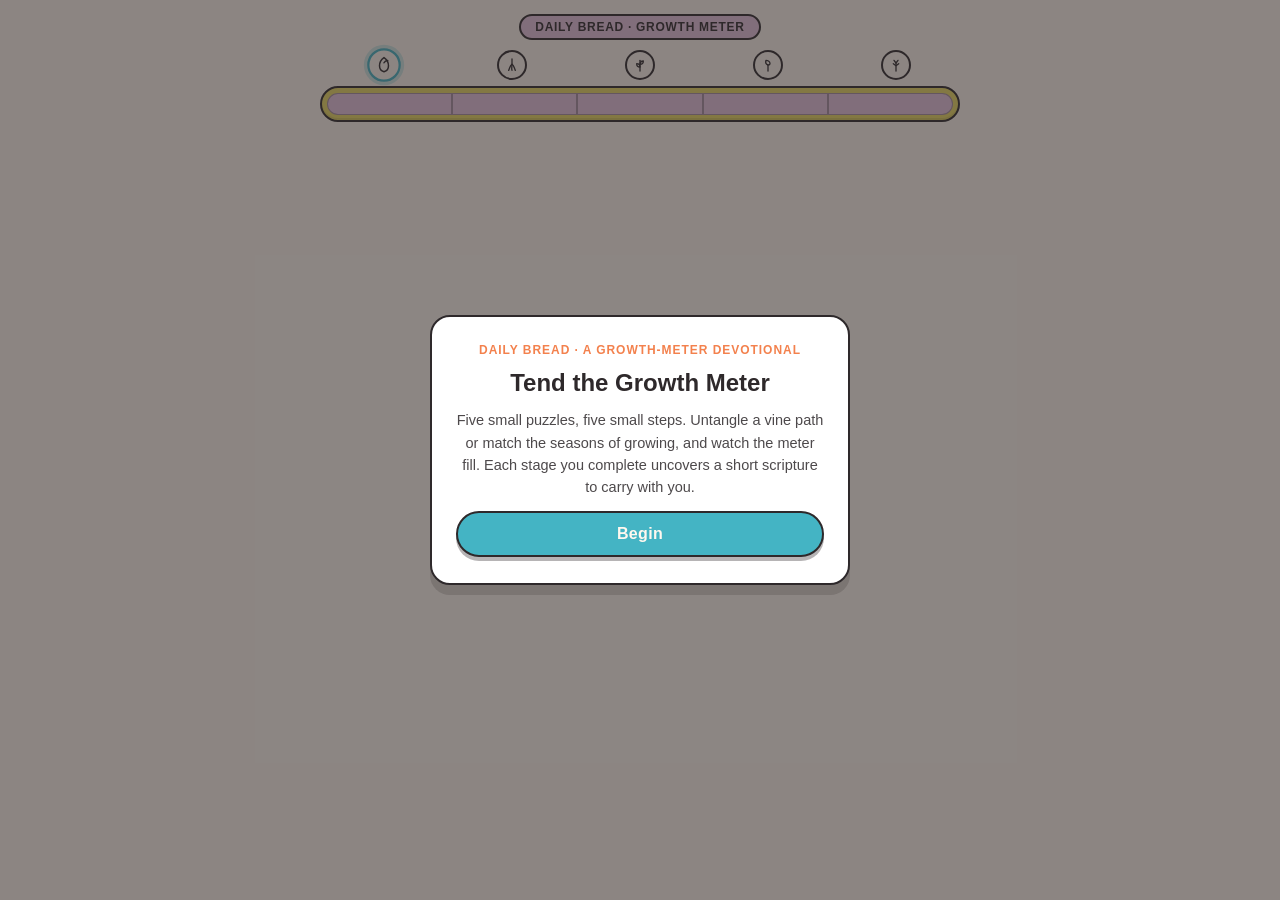
==== index.html @ 7bcfca74 "Add Growth Meter: a Daily Bread devotional puzzle Five short stages alternate a rotate-to-connect vi" ====
<!DOCTYPE html>
<html lang="en">
<head>
<meta charset="UTF-8" />
<meta name="viewport" content="width=device-width, initial-scale=1, maximum-scale=1, minimum-scale=1, user-scalable=no, viewport-fit=cover" />
<meta name="mobile-web-app-capable" content="yes" />
<meta name="apple-mobile-web-app-capable" content="yes" />
<meta name="apple-mobile-web-app-status-bar-style" content="black-translucent" />
<meta name="theme-color" content="#44B4C4" />
<title>Growth Meter &mdash; Daily Bread Puzzle</title>
<link rel="stylesheet" href="css/style.css" />
</head>
<body>
<div id="app">

  <header class="hud">
    <span class="track-tag">Daily Bread &middot; Growth Meter</span>

    <div class="meter-wrap" role="group" aria-label="Growth progress">
      <div class="icon-row" id="iconRow"></div>
      <div class="meter" id="meter">
        <div class="meter__inner" id="meterInner"></div>
      </div>
    </div>

    <div class="stage-info">
      <h1 class="stage-info__title" id="stageTitle">&nbsp;</h1>
      <p class="stage-info__subtitle" id="stageSubtitle">&nbsp;</p>
    </div>
  </header>

  <main id="stageWrap" class="stage-wrap" aria-label="Puzzle stage"></main>

</div>

<div id="introOverlay" class="overlay" role="dialog" aria-modal="true">
  <div class="overlay__card">
    <p class="overlay__eyebrow">Daily Bread &middot; a growth-meter devotional</p>
    <h2 class="overlay__title">Tend the Growth Meter</h2>
    <p class="overlay__body">
      Five small puzzles, five small steps. Untangle a vine path or match the
      seasons of growing, and watch the meter fill. Each stage you complete
      uncovers a short scripture to carry with you.
    </p>
    <button class="btn btn--primary" id="beginBtn" type="button">Begin</button>
  </div>
</div>

<div id="reflectionOverlay" class="overlay" role="dialog" aria-modal="true" hidden>
  <div class="overlay__card">
    <p class="overlay__eyebrow" id="reflectionStage">Stage 1 of 5</p>
    <h2 class="overlay__title" id="reflectionRef">Reference</h2>
    <p class="overlay__verse" id="reflectionVerse">&ldquo;&rdquo;</p>
    <p class="overlay__body" id="reflectionNote"></p>
    <button class="btn btn--primary" id="continueBtn" type="button">Continue</button>
  </div>
</div>

<div id="harvestOverlay" class="overlay" role="dialog" aria-modal="true" hidden>
  <div class="overlay__card overlay__card--wide">
    <p class="overlay__eyebrow">Growth Meter complete</p>
    <h2 class="overlay__title">The Harvest</h2>
    <p class="overlay__body">
      Every stage is tended. Here is what you gathered along the way:
    </p>
    <ol class="harvest-list" id="harvestList"></ol>
    <button class="btn btn--primary" id="restartBtn" type="button">Plant Again</button>
  </div>
</div>

<script src="js/game.js"></script>
</body>
</html>
---- css/style.css ----
/* =========================================================================
   Growth Meter — Daily Bread devotional puzzle
   A striped "growth meter" (recolored Kenney progress-bar styling, built in
   pure CSS since no bitmap asset ships in this repo) fills in five segments
   as the player clears five small vine-path / memory-match puzzles. Every
   completed segment unlocks a short scripture + reflection line.

   Harvest Palette:
     Tomato Red    #E9453A   Squash Orange #F3814D   Marigold Yellow #EBDA61
     Sky Teal      #44B4C4   Olive Vine    #BFA749    Blush Pink      #E8C4DE
     Ink Outline   #2E292B
   ========================================================================= */

:root {
  --tomato:   #E9453A;
  --squash:   #F3814D;
  --marigold: #EBDA61;
  --sky-teal: #44B4C4;
  --olive:    #BFA749;
  --blush:    #E8C4DE;
  --ink:      #2E292B;

  --paper: #FFF8EF;
  --card:  #FFFFFF;

  --dur: 260ms;
  color-scheme: light;
}

/* --------------------------------- Reset -------------------------------- */
* { box-sizing: border-box; }
html, body {
  margin: 0;
  padding: 0;
  width: 100%;
  height: 100%;
  overscroll-behavior: none;
  background: var(--paper);
}
body {
  font-family: -apple-system, BlinkMacSystemFont, "Segoe UI", Roboto, "Helvetica Neue", Arial, sans-serif;
  color: var(--ink);
  touch-action: pan-y;
  -webkit-user-select: none;
  user-select: none;
  -webkit-tap-highlight-color: transparent;
  overflow-x: hidden;
}
h1, h2, p { margin: 0; }
button { font: inherit; }

/* ------------------------------- App shell ------------------------------- */
#app {
  min-height: 100dvh;
  display: flex;
  flex-direction: column;
  align-items: center;
  padding: max(14px, env(safe-area-inset-top)) 16px max(14px, env(safe-area-inset-bottom));
  gap: 18px;
}

.hud {
  width: min(94vw, 640px);
  display: flex;
  flex-direction: column;
  gap: 10px;
}

.track-tag {
  align-self: center;
  font-size: 12px;
  font-weight: 700;
  letter-spacing: 0.06em;
  text-transform: uppercase;
  color: var(--ink);
  background: var(--blush);
  border: 2px solid var(--ink);
  border-radius: 999px;
  padding: 4px 14px;
}

/* --------------------------------- Meter ---------------------------------
   Outer shell = Marigold Yellow, standing in for the rounded end-cap pieces
   of a Kenney striped progress bar. Inset track = Blush Pink background.
   Each of the 5 segments fills independently with a striped Sky Teal bar. */
.meter-wrap { display: flex; flex-direction: column; gap: 6px; }

.icon-row {
  display: flex;
}
.icon-row__item {
  flex: 1;
  display: flex;
  justify-content: center;
}
.stage-icon {
  width: 30px;
  height: 30px;
  border-radius: 50%;
  display: flex;
  align-items: center;
  justify-content: center;
  background: var(--paper);
  border: 2.5px solid var(--ink);
  color: var(--ink);
  transition: background var(--dur) ease, border-color var(--dur) ease, transform var(--dur) ease;
}
.stage-icon svg { width: 16px; height: 16px; display: block; }
.stage-icon.is-current {
  border-color: var(--sky-teal);
  transform: scale(1.12);
  box-shadow: 0 0 0 3px rgba(68, 180, 196, 0.25);
}
.stage-icon.is-complete {
  background: var(--squash);
  border-color: var(--ink);
  color: var(--paper);
}

.meter {
  padding: 5px;
  background: var(--marigold);
  border: 2.5px solid var(--ink);
  border-radius: 999px;
  box-shadow: inset 0 -2px 0 rgba(0,0,0,0.08);
}
.meter__inner {
  display: flex;
  background: var(--blush);
  border-radius: 999px;
  overflow: hidden;
  border: 1.5px solid rgba(46,41,43,0.35);
  height: 22px;
}
.meter-seg {
  flex: 1;
  position: relative;
  border-right: 2px solid rgba(46,41,43,0.35);
}
.meter-seg:last-child { border-right: none; }
.meter-seg__fill {
  position: absolute;
  inset: 0;
  width: 0%;
  background:
    repeating-linear-gradient(
      -45deg,
      rgba(255,255,255,0.32) 0 8px,
      rgba(255,255,255,0) 8px 16px
    ),
    var(--sky-teal);
  transition: width 900ms cubic-bezier(.22,.9,.3,1);
}
.meter-seg.is-filled .meter-seg__fill { width: 100%; }

.stage-info { text-align: center; min-height: 44px; }
.stage-info__title {
  font-size: 19px;
  font-weight: 800;
  letter-spacing: 0.01em;
}
.stage-info__subtitle {
  font-size: 13px;
  color: rgba(46,41,43,0.7);
  margin-top: 2px;
}

/* ------------------------------- Stage wrap ------------------------------- */
.stage-wrap {
  width: min(94vw, 520px);
  flex: 1;
  display: flex;
  align-items: center;
  justify-content: center;
  min-height: 0;
}

/* ------------------------------ Vine puzzle -------------------------------
   Each grid cell is a rotatable "vine" tile. Unsolved sides render in Olive
   Vine; once the whole path connects, the run glows Sky Teal with Squash
   Orange leaf nodes at every bend. */
.vine-board {
  --vine-cell: 78px;
  position: relative;
  display: grid;
  gap: 6px;
  padding: 20px;
  background: var(--card);
  border: 2.5px solid var(--ink);
  border-radius: 20px;
  box-shadow: 0 6px 0 rgba(46,41,43,0.12);
}
.vine-cell {
  width: var(--vine-cell);
  height: var(--vine-cell);
  border-radius: 12px;
  background: var(--paper);
  border: 2px solid rgba(46,41,43,0.18);
  position: relative;
}
.vine-cell--path {
  cursor: pointer;
  background: #FFFDF8;
  border-color: rgba(46,41,43,0.3);
}
.vine-cell--path:active { transform: scale(0.96); }
.vine-cell--filler {
  display: flex;
  align-items: center;
  justify-content: center;
}
.vine-cell--filler::before {
  content: "";
  width: 8px;
  height: 8px;
  border-radius: 50%;
  background: rgba(191,167,73,0.45); /* olive dot: soil */
}
.vine-cell__art {
  width: 100%;
  height: 100%;
  transition: transform var(--dur) ease;
}
.vine-cell__art svg { width: 100%; height: 100%; display: block; }
.vine-stroke { stroke: var(--olive); transition: stroke 300ms ease; }
.vine-node { fill: var(--squash); }
.vine-cell.is-flowing .vine-stroke { stroke: var(--sky-teal); }
.vine-cell.is-flowing .vine-cell__art { animation: vine-pulse 900ms ease; }
@keyframes vine-pulse {
  0% { filter: none; }
  40% { filter: drop-shadow(0 0 6px rgba(68,180,196,0.9)); }
  100% { filter: none; }
}

.vine-port {
  position: absolute;
  width: 20px;
  height: 20px;
  border-radius: 50%;
  border: 2px solid var(--ink);
  display: flex;
  align-items: center;
  justify-content: center;
  z-index: 2;
}
.vine-port--entry { background: var(--squash); color: var(--paper); }
.vine-port--exit { background: var(--marigold); color: var(--ink); }
.vine-port svg { width: 11px; height: 11px; }
.vine-port--dir-n { top: -10px; left: 50%; transform: translateX(-50%); }
.vine-port--dir-s { bottom: -10px; left: 50%; transform: translateX(-50%); }
.vine-port--dir-e { right: -10px; top: 50%; transform: translateY(-50%); }
.vine-port--dir-w { left: -10px; top: 50%; transform: translateY(-50%); }

.vine-board__hint {
  position: absolute;
  bottom: -30px;
  left: 0;
  right: 0;
  text-align: center;
  font-size: 12.5px;
  color: rgba(46,41,43,0.65);
}

/* ------------------------------ Match puzzle ------------------------------- */
.match-board {
  display: grid;
  grid-template-columns: repeat(4, 1fr);
  gap: 10px;
  width: 100%;
}
.match-board[data-cols="3"] { grid-template-columns: repeat(3, 1fr); }

.match-card {
  aspect-ratio: 3 / 4;
  perspective: 700px;
  cursor: pointer;
}
.match-card__inner {
  position: relative;
  width: 100%;
  height: 100%;
  transform-style: preserve-3d;
  transition: transform var(--dur) ease;
  border-radius: 14px;
}
.match-card.is-flipped .match-card__inner,
.match-card.is-matched .match-card__inner { transform: rotateY(180deg); }

.match-card__face {
  position: absolute;
  inset: 0;
  border-radius: 14px;
  border: 2.5px solid var(--ink);
  display: flex;
  align-items: center;
  justify-content: center;
  backface-visibility: hidden;
}
.match-card__face--back {
  background: var(--blush);
  background-image: repeating-linear-gradient(
    -45deg, rgba(46,41,43,0.06) 0 6px, transparent 6px 12px
  );
}
.match-card__face--back::after {
  content: "";
  width: 40%;
  height: 40%;
  border-radius: 50%;
  border: 3px solid rgba(46,41,43,0.25);
}
.match-card__face--front {
  background: var(--card);
  transform: rotateY(180deg);
}
.match-card__face--front svg { width: 56%; height: 56%; }
.match-card.is-matched .match-card__face--front {
  background: #FFF3E4;
  border-color: var(--squash);
}
.match-card.is-matched { cursor: default; }

/* --------------------------------- Overlays -------------------------------- */
.overlay {
  position: fixed;
  inset: 0;
  background: rgba(46,41,43,0.55);
  display: flex;
  align-items: center;
  justify-content: center;
  padding: 20px;
  z-index: 20;
}
.overlay[hidden] { display: none; }
.overlay__card {
  width: min(92vw, 420px);
  background: var(--card);
  border: 2.5px solid var(--ink);
  border-radius: 20px;
  padding: 26px 24px;
  box-shadow: 0 10px 0 rgba(46,41,43,0.18);
  text-align: center;
  display: flex;
  flex-direction: column;
  gap: 12px;
  max-height: 86vh;
  overflow-y: auto;
}
.overlay__card--wide { width: min(92vw, 480px); }
.overlay__eyebrow {
  font-size: 12px;
  font-weight: 700;
  letter-spacing: 0.08em;
  text-transform: uppercase;
  color: var(--squash);
}
.overlay__title { font-size: 24px; font-weight: 800; }
.overlay__verse {
  font-size: 16px;
  font-style: italic;
  line-height: 1.5;
  color: var(--ink);
  background: var(--blush);
  border-radius: 12px;
  padding: 12px 14px;
}
.overlay__body {
  font-size: 14.5px;
  line-height: 1.55;
  color: rgba(46,41,43,0.85);
}

.btn {
  border: 2.5px solid var(--ink);
  border-radius: 999px;
  padding: 12px 20px;
  font-weight: 800;
  letter-spacing: 0.02em;
  cursor: pointer;
}
.btn--primary {
  background: var(--sky-teal);
  color: var(--paper);
  box-shadow: 0 4px 0 rgba(46,41,43,0.35);
}
.btn--primary:active { box-shadow: none; transform: translateY(4px); }

.harvest-list {
  text-align: left;
  list-style: none;
  margin: 0;
  padding: 0;
  display: flex;
  flex-direction: column;
  gap: 10px;
}
.harvest-list li {
  border: 2px solid rgba(46,41,43,0.2);
  border-left: 5px solid var(--squash);
  border-radius: 10px;
  padding: 8px 12px;
}
.harvest-list .h-ref {
  font-size: 12px;
  font-weight: 800;
  color: var(--squash);
  text-transform: uppercase;
  letter-spacing: 0.04em;
}
.harvest-list .h-verse {
  font-size: 14px;
  font-style: italic;
  margin-top: 2px;
}

/* -------------------------------- Responsive -------------------------------- */
@media (max-width: 420px) {
  .vine-board { --vine-cell: 62px; padding: 16px; }
  .overlay__title { font-size: 21px; }
}
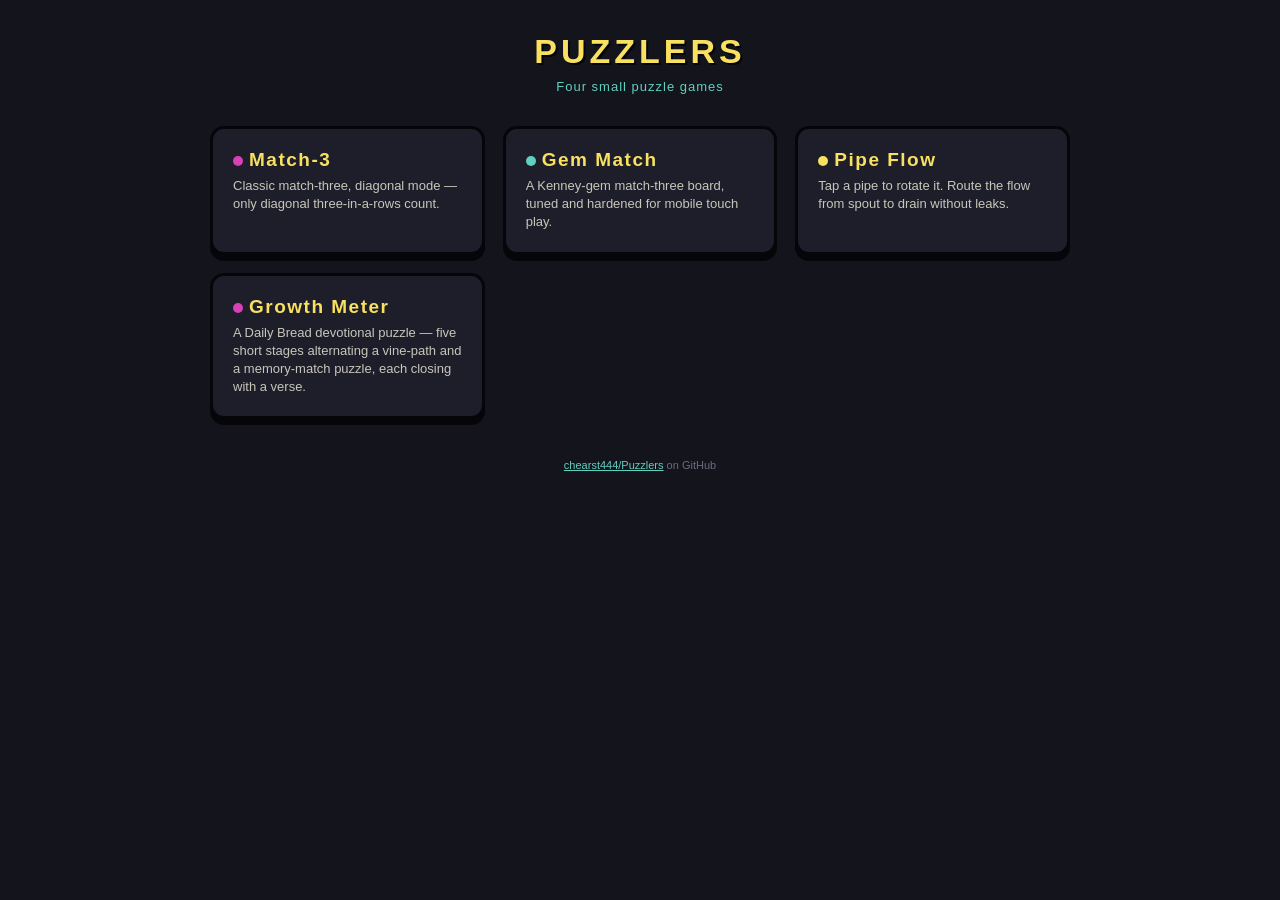
==== commit 84adda50: "Add gh-pages: consolidated site linking all four games Landing page plus each of the four game branc" ====
--- a/index.html
+++ b/index.html
@@ -1,73 +1,126 @@
 <!DOCTYPE html>
 <html lang="en">
 <head>
-<meta charset="UTF-8" />
-<meta name="viewport" content="width=device-width, initial-scale=1, maximum-scale=1, minimum-scale=1, user-scalable=no, viewport-fit=cover" />
-<meta name="mobile-web-app-capable" content="yes" />
-<meta name="apple-mobile-web-app-capable" content="yes" />
-<meta name="apple-mobile-web-app-status-bar-style" content="black-translucent" />
-<meta name="theme-color" content="#44B4C4" />
-<title>Growth Meter &mdash; Daily Bread Puzzle</title>
-<link rel="stylesheet" href="css/style.css" />
+<meta charset="UTF-8">
+<meta name="viewport" content="width=device-width, initial-scale=1.0">
+<title>Puzzlers</title>
+<style>
+  :root {
+    --bg: #14141c;
+    --card: #1e1e2a;
+    --line: #05050a;
+    --teal: #60d0c0;
+    --magenta: #d840b8;
+    --yellow: #f8e060;
+    --paper: #e9e6da;
+  }
+  * { box-sizing: border-box; }
+  html, body {
+    margin: 0;
+    padding: 0;
+    background: var(--bg);
+    color: var(--paper);
+    font-family: "Trebuchet MS", "Segoe UI", Verdana, sans-serif;
+    min-height: 100%;
+    min-height: 100dvh;
+  }
+  .wrap {
+    max-width: 900px;
+    margin: 0 auto;
+    padding: 32px 20px 56px;
+  }
+  header {
+    text-align: center;
+    margin-bottom: 32px;
+  }
+  h1 {
+    margin: 0;
+    font-size: 34px;
+    letter-spacing: 4px;
+    color: var(--yellow);
+    text-shadow: 2px 2px 0 var(--line);
+  }
+  .tagline {
+    margin: 8px 0 0;
+    color: var(--teal);
+    font-size: 13px;
+    letter-spacing: 1px;
+  }
+  .grid {
+    display: grid;
+    grid-template-columns: repeat(auto-fit, minmax(240px, 1fr));
+    gap: 18px;
+  }
+  a.card {
+    display: block;
+    background: var(--card);
+    border: 3px solid var(--line);
+    border-radius: 14px;
+    padding: 20px;
+    text-decoration: none;
+    color: var(--paper);
+    transition: transform 0.15s ease, border-color 0.15s ease;
+    box-shadow: 0 6px 0 var(--line);
+  }
+  a.card:hover {
+    transform: translateY(-3px);
+    border-color: var(--yellow);
+  }
+  a.card:active { transform: translateY(0); }
+  .card h2 {
+    margin: 0 0 6px;
+    font-size: 19px;
+    letter-spacing: 1.5px;
+    color: var(--yellow);
+  }
+  .card p {
+    margin: 0;
+    font-size: 13px;
+    color: #c8c6ba;
+    line-height: 1.4;
+  }
+  .swatch {
+    display: inline-block;
+    width: 10px; height: 10px;
+    border-radius: 50%;
+    margin-right: 6px;
+  }
+  footer {
+    text-align: center;
+    margin-top: 40px;
+    font-size: 11px;
+    color: #6c6c80;
+  }
+  footer a { color: var(--teal); }
+</style>
 </head>
 <body>
-<div id="app">
-
-  <header class="hud">
-    <span class="track-tag">Daily Bread &middot; Growth Meter</span>
-
-    <div class="meter-wrap" role="group" aria-label="Growth progress">
-      <div class="icon-row" id="iconRow"></div>
-      <div class="meter" id="meter">
-        <div class="meter__inner" id="meterInner"></div>
-      </div>
+  <div class="wrap">
+    <header>
+      <h1>PUZZLERS</h1>
+      <p class="tagline">Four small puzzle games</p>
+    </header>
+    <div class="grid">
+      <a class="card" href="match-3/">
+        <h2><span class="swatch" style="background:var(--magenta)"></span>Match-3</h2>
+        <p>Classic match-three, diagonal mode &mdash; only diagonal three-in-a-rows count.</p>
+      </a>
+      <a class="card" href="gem-match/">
+        <h2><span class="swatch" style="background:var(--teal)"></span>Gem Match</h2>
+        <p>A Kenney-gem match-three board, tuned and hardened for mobile touch play.</p>
+      </a>
+      <a class="card" href="pipe-flow/">
+        <h2><span class="swatch" style="background:var(--yellow)"></span>Pipe Flow</h2>
+        <p>Tap a pipe to rotate it. Route the flow from spout to drain without leaks.</p>
+      </a>
+      <a class="card" href="growth-meter/">
+        <h2><span class="swatch" style="background:var(--magenta)"></span>Growth Meter</h2>
+        <p>A Daily Bread devotional puzzle &mdash; five short stages alternating a vine-path and a memory-match puzzle, each closing with a verse.</p>
+      </a>
     </div>
-
-    <div class="stage-info">
-      <h1 class="stage-info__title" id="stageTitle">&nbsp;</h1>
-      <p class="stage-info__subtitle" id="stageSubtitle">&nbsp;</p>
-    </div>
-  </header>
-
-  <main id="stageWrap" class="stage-wrap" aria-label="Puzzle stage"></main>
-
-</div>
-
-<div id="introOverlay" class="overlay" role="dialog" aria-modal="true">
-  <div class="overlay__card">
-    <p class="overlay__eyebrow">Daily Bread &middot; a growth-meter devotional</p>
-    <h2 class="overlay__title">Tend the Growth Meter</h2>
-    <p class="overlay__body">
-      Five small puzzles, five small steps. Untangle a vine path or match the
-      seasons of growing, and watch the meter fill. Each stage you complete
-      uncovers a short scripture to carry with you.
-    </p>
-    <button class="btn btn--primary" id="beginBtn" type="button">Begin</button>
+    <footer>
+      <a href="https://github.com/chearst444/Puzzlers">chearst444/Puzzlers</a> on GitHub
+    </footer>
   </div>
-</div>
-
-<div id="reflectionOverlay" class="overlay" role="dialog" aria-modal="true" hidden>
-  <div class="overlay__card">
-    <p class="overlay__eyebrow" id="reflectionStage">Stage 1 of 5</p>
-    <h2 class="overlay__title" id="reflectionRef">Reference</h2>
-    <p class="overlay__verse" id="reflectionVerse">&ldquo;&rdquo;</p>
-    <p class="overlay__body" id="reflectionNote"></p>
-    <button class="btn btn--primary" id="continueBtn" type="button">Continue</button>
-  </div>
-</div>
-
-<div id="harvestOverlay" class="overlay" role="dialog" aria-modal="true" hidden>
-  <div class="overlay__card overlay__card--wide">
-    <p class="overlay__eyebrow">Growth Meter complete</p>
-    <h2 class="overlay__title">The Harvest</h2>
-    <p class="overlay__body">
-      Every stage is tended. Here is what you gathered along the way:
-    </p>
-    <ol class="harvest-list" id="harvestList"></ol>
-    <button class="btn btn--primary" id="restartBtn" type="button">Plant Again</button>
-  </div>
-</div>
-
-<script src="js/game.js"></script>
 </body>
 </html>
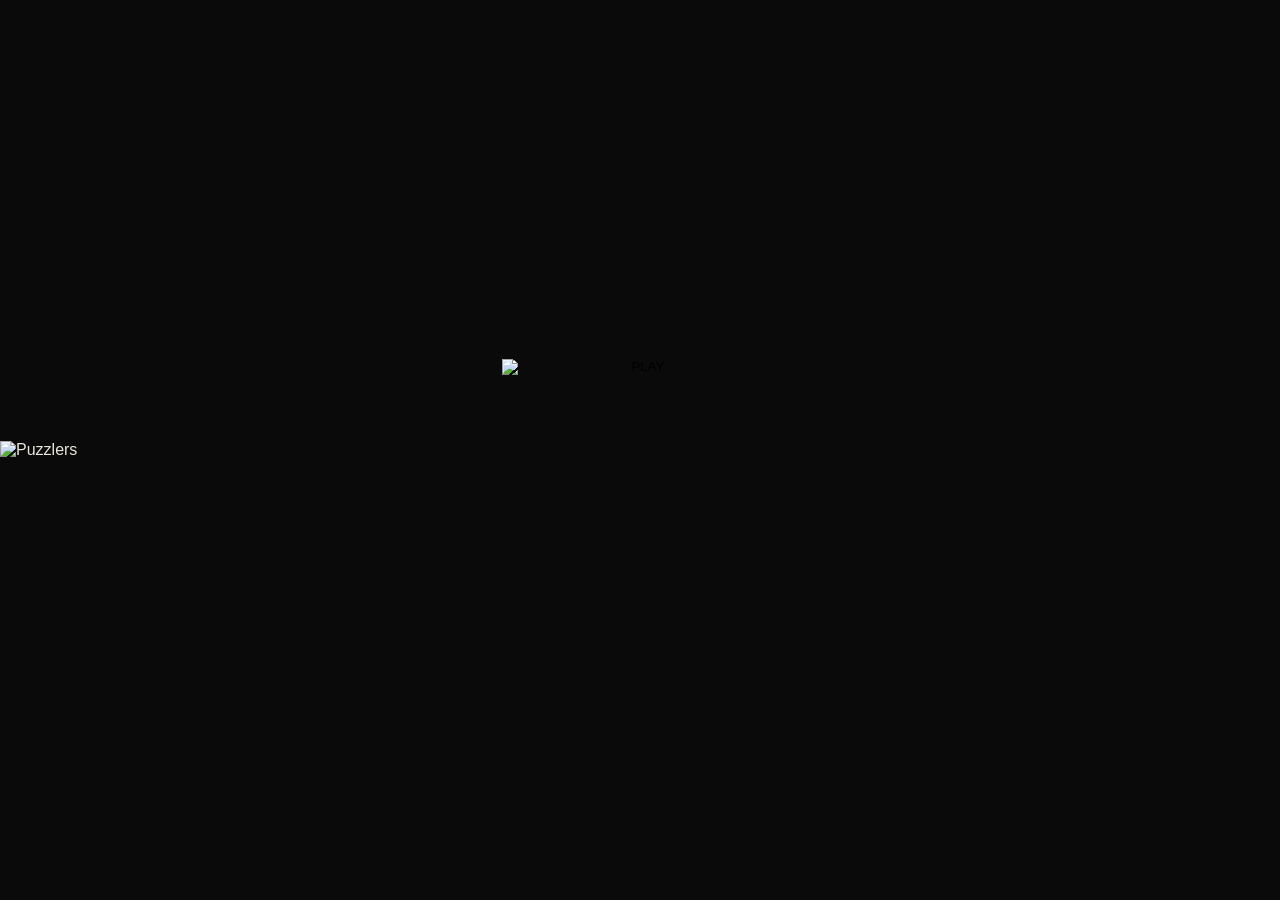
==== commit ccd7926c: "Add opening splash with pixel Play button" ====
--- a/index.html
+++ b/index.html
@@ -93,8 +93,74 @@
   }
   footer a { color: var(--teal); }
 </style>
+<style>
+
+        #sq-open {
+            position: fixed;
+            inset: 0;
+            z-index: 99999;
+            background: #0a0a0a;
+            display: flex;
+            align-items: center;
+            justify-content: center;
+            box-sizing: border-box;
+            padding: env(safe-area-inset-top) env(safe-area-inset-right) env(safe-area-inset-bottom) env(safe-area-inset-left);
+        }
+        #sq-open.is-off { display: none !important; }
+        #sq-open .sq-stage {
+            position: relative;
+            width: min(100%, 1400px);
+            max-height: 100%;
+            max-height: 100dvh;
+        }
+        #sq-open .sq-art {
+            display: block;
+            width: 100%;
+            height: auto;
+            max-height: 100dvh;
+            object-fit: contain;
+        }
+        #sq-open.pixel .sq-art {
+            image-rendering: pixelated;
+            image-rendering: crisp-edges;
+        }
+        #sq-open .sq-play {
+            position: absolute;
+            left: 50%;
+            bottom: 8%;
+            transform: translateX(-50%);
+            background: none;
+            border: 0;
+            padding: 12px 16px;
+            cursor: pointer;
+            -webkit-tap-highlight-color: transparent;
+            touch-action: manipulation;
+        }
+        #sq-open .sq-play img {
+            display: block;
+            width: 276px;
+            height: 87px;
+            image-rendering: pixelated;
+            image-rendering: crisp-edges;
+            image-rendering: -moz-crisp-edges;
+            pointer-events: none;
+        }
+        @media (max-width: 640px) {
+            #sq-open .sq-play img { width: 184px; height: 58px; }
+        }
+
+</style>
 </head>
 <body>
+<div id="sq-open" role="dialog" aria-modal="true" aria-label="Puzzlers">
+  <div class="sq-stage">
+    <img class="sq-art" src="assets/opening.jpg" alt="Puzzlers">
+    <button type="button" class="sq-play" id="sq-play" aria-label="Play">
+      <img src="assets/btn_play.png" alt="PLAY" width="92" height="29">
+    </button>
+  </div>
+</div>
+
   <div class="wrap">
     <header>
       <h1>PUZZLERS</h1>
@@ -122,5 +188,25 @@
       <a href="https://github.com/chearst444/Puzzlers">chearst444/Puzzlers</a> on GitHub
     </footer>
   </div>
+
+<script>
+(function () {
+  var overlay = document.getElementById('sq-open');
+  var btn = document.getElementById('sq-play');
+  if (!overlay || !btn) return;
+  function start(e) {
+    if (e) { e.preventDefault(); e.stopPropagation(); }
+    overlay.classList.add('is-off');
+    overlay.setAttribute('aria-hidden', 'true');
+    document.dispatchEvent(new CustomEvent('sq-play'));
+  }
+  btn.addEventListener('click', start);
+  window.addEventListener('keydown', function (e) {
+    if (overlay.classList.contains('is-off')) return;
+    if (e.code === 'Enter' || e.code === 'Space') start(e);
+  });
+})();
+</script>
+
 </body>
 </html>
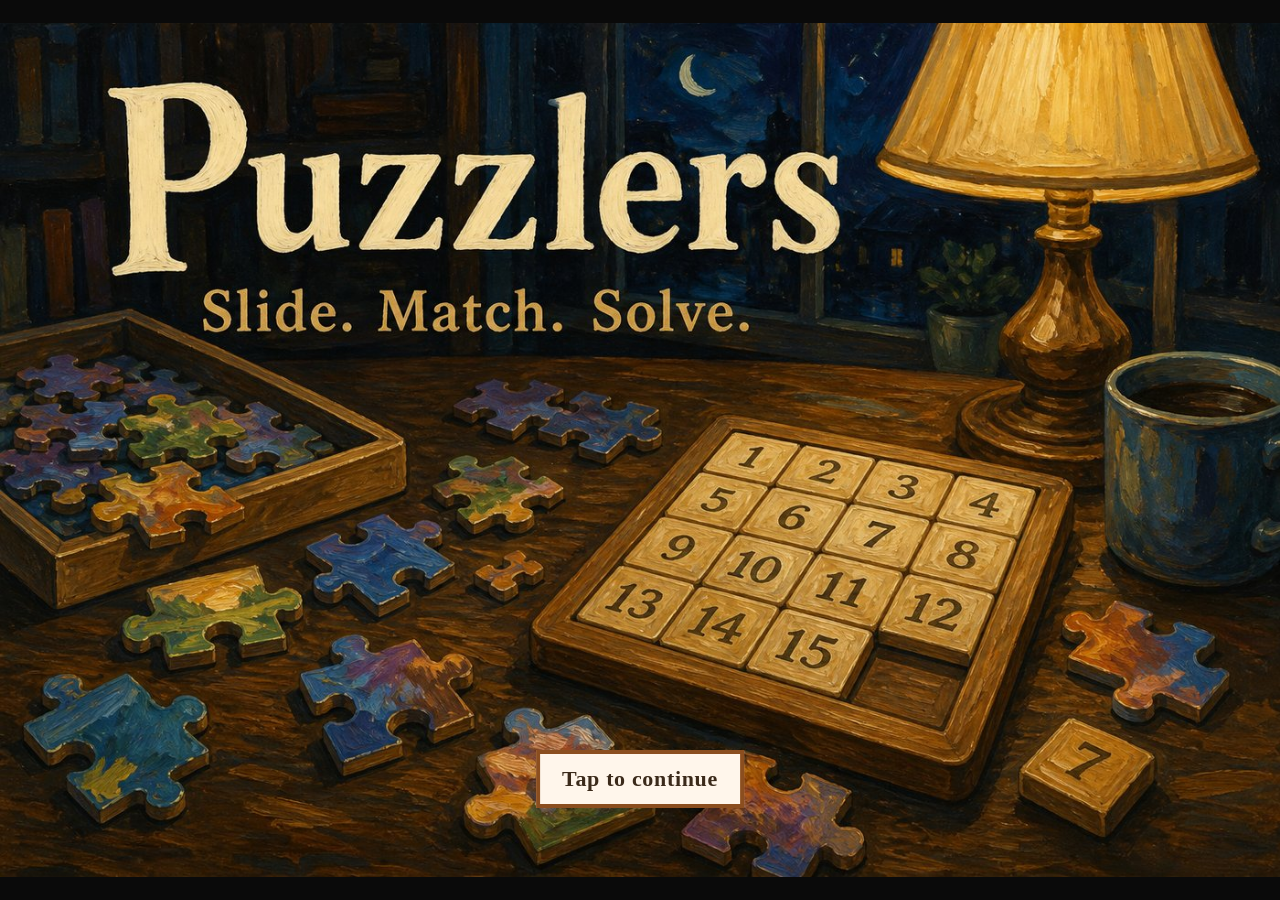
==== commit 91996376: "Add a how to play page after the Puzzlers opening" ====
--- a/index.html
+++ b/index.html
@@ -149,15 +149,77 @@
             #sq-open .sq-play img { width: 184px; height: 58px; }
         }
 
+        #sq-open .sq-continue {
+            position: absolute;
+            left: 50%;
+            bottom: 8%;
+            transform: translateX(-50%);
+            background: #fff6eb;
+            color: #3b2a1a;
+            border: 4px solid #8b4e1f;
+            font-family: Georgia, "Times New Roman", serif;
+            font-size: clamp(16px, 4vw, 22px);
+            font-weight: 700;
+            letter-spacing: 0.03em;
+            padding: 12px 22px;
+            cursor: pointer;
+            -webkit-tap-highlight-color: transparent;
+            touch-action: manipulation;
+        }
+        #sq-open .sq-howto {
+            display: none;
+            width: min(100%, 560px);
+            max-height: 92dvh;
+            overflow: auto;
+            box-sizing: border-box;
+            padding: 8px;
+        }
+        #sq-open.is-howto .sq-stage { display: none; }
+        #sq-open.is-howto .sq-howto { display: block; }
+        #sq-open .sq-howto-card {
+            background: #fff6eb;
+            color: #3b2a1a;
+            border: 4px solid #8b4e1f;
+            padding: 22px 20px 16px;
+            text-align: center;
+            box-sizing: border-box;
+        }
+        #sq-open .sq-howto-card h2 {
+            margin: 0 0 12px;
+            font-family: Georgia, "Times New Roman", serif;
+            font-size: clamp(22px, 5vw, 30px);
+            line-height: 1.2;
+        }
+        #sq-open .sq-howto-card p {
+            margin: 0 0 10px;
+            font-size: clamp(15px, 3.6vw, 18px);
+            line-height: 1.45;
+            text-align: left;
+        }
+        #sq-open.is-howto .sq-play {
+            position: static;
+            transform: none;
+            margin: 10px auto 0;
+            display: inline-block;
+        }
+
+
 </style>
 </head>
 <body>
 <div id="sq-open" role="dialog" aria-modal="true" aria-label="Puzzlers">
-  <div class="sq-stage">
+  <div class="sq-stage" id="sq-art-screen">
     <img class="sq-art" src="assets/opening.jpg" alt="Puzzlers">
-    <button type="button" class="sq-play" id="sq-play" aria-label="Play">
-      <img src="assets/btn_play.png" alt="PLAY" width="92" height="29">
-    </button>
+    <button type="button" class="sq-continue" id="sq-continue">Tap to continue</button>
+  </div>
+  <div class="sq-howto" id="sq-howto">
+    <div class="sq-howto-card">
+      <h2>How to play</h2>
+      <p>Slide. Match. Solve.</p>
+      <button type="button" class="sq-play" id="sq-play" aria-label="Play">
+        <img src="assets/btn_play.png" alt="PLAY" width="92" height="29">
+      </button>
+    </div>
   </div>
 </div>
 
@@ -192,19 +254,34 @@
 <script>
 (function () {
   var overlay = document.getElementById('sq-open');
+  var cont = document.getElementById('sq-continue');
   var btn = document.getElementById('sq-play');
-  if (!overlay || !btn) return;
+  var stage = overlay && overlay.querySelector('.sq-stage');
+  if (!overlay) return;
+  function goHowto(e) {
+    if (overlay.classList.contains('is-howto') || overlay.classList.contains('is-off')) return;
+    if (e) { e.preventDefault(); e.stopPropagation(); }
+    overlay.classList.add('is-howto');
+  }
   function start(e) {
     if (e) { e.preventDefault(); e.stopPropagation(); }
     overlay.classList.add('is-off');
     overlay.setAttribute('aria-hidden', 'true');
+    if (typeof gameState !== 'undefined' && gameState === 'TITLE') {
+      gameState = 'PLAYING';
+    }
     document.dispatchEvent(new CustomEvent('sq-play'));
   }
-  btn.addEventListener('click', start);
+  if (cont) cont.addEventListener('click', goHowto);
+  if (stage) stage.addEventListener('click', goHowto);
+  if (btn) btn.addEventListener('click', start);
   window.addEventListener('keydown', function (e) {
     if (overlay.classList.contains('is-off')) return;
-    if (e.code === 'Enter' || e.code === 'Space') start(e);
-  });
+    if (e.code === 'Enter' || e.code === 'Space') {
+      if (overlay.classList.contains('is-howto')) start(e);
+      else goHowto(e);
+    }
+  }, true);
 })();
 </script>
 
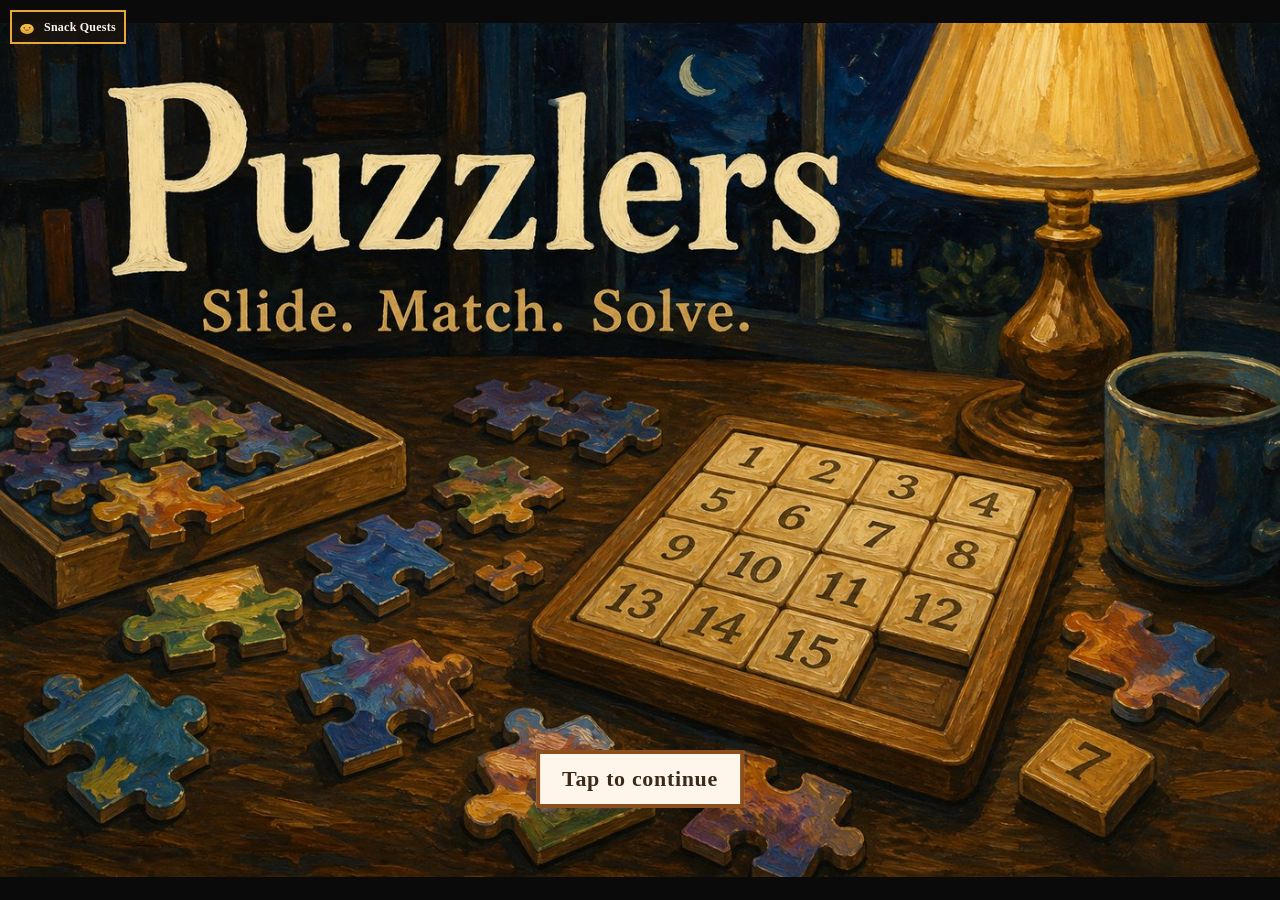
==== commit 05469661: "Add a tiny Snack Quests mark on the opening and how to play" ====
--- a/index.html
+++ b/index.html
@@ -203,12 +203,50 @@
             display: inline-block;
         }
 
+        #sq-open .sq-studio {
+            position: absolute;
+            top: 10px;
+            left: 10px;
+            z-index: 5;
+            display: flex;
+            align-items: center;
+            gap: 6px;
+            text-decoration: none;
+            color: #fff6eb;
+            background: rgba(26, 18, 12, 0.78);
+            border: 2px solid #e8a838;
+            padding: 4px 8px 4px 4px;
+            font-family: Georgia, "Times New Roman", serif;
+            font-size: 12px;
+            font-weight: 700;
+            letter-spacing: 0.02em;
+            line-height: 1;
+            -webkit-tap-highlight-color: transparent;
+        }
+        #sq-open .sq-studio svg {
+            display: block;
+            width: 22px;
+            height: 22px;
+            flex: none;
+        }
+
+
 
 </style>
 </head>
 <body>
 <div id="sq-open" role="dialog" aria-modal="true" aria-label="Puzzlers">
-  <div class="sq-stage" id="sq-art-screen">
+    <a class="sq-studio" href="https://snackquests.com" id="sq-studio">
+    <svg viewBox="0 0 64 64" width="22" height="22" aria-hidden="true" focusable="false">
+      <ellipse cx="32" cy="38" rx="20" ry="14" fill="#E8A838"/>
+      <ellipse cx="32" cy="34" rx="18" ry="11" fill="#F4B942"/>
+      <circle cx="24" cy="34" r="2.2" fill="#3B2A1A"/>
+      <circle cx="40" cy="34" r="2.2" fill="#3B2A1A"/>
+      <path d="M26 40c2 2.4 10 2.4 12 0" fill="none" stroke="#3B2A1A" stroke-width="2" stroke-linecap="round"/>
+    </svg>
+    <span>Snack Quests</span>
+  </a>
+<div class="sq-stage" id="sq-art-screen">
     <img class="sq-art" src="assets/opening.jpg" alt="Puzzlers">
     <button type="button" class="sq-continue" id="sq-continue">Tap to continue</button>
   </div>
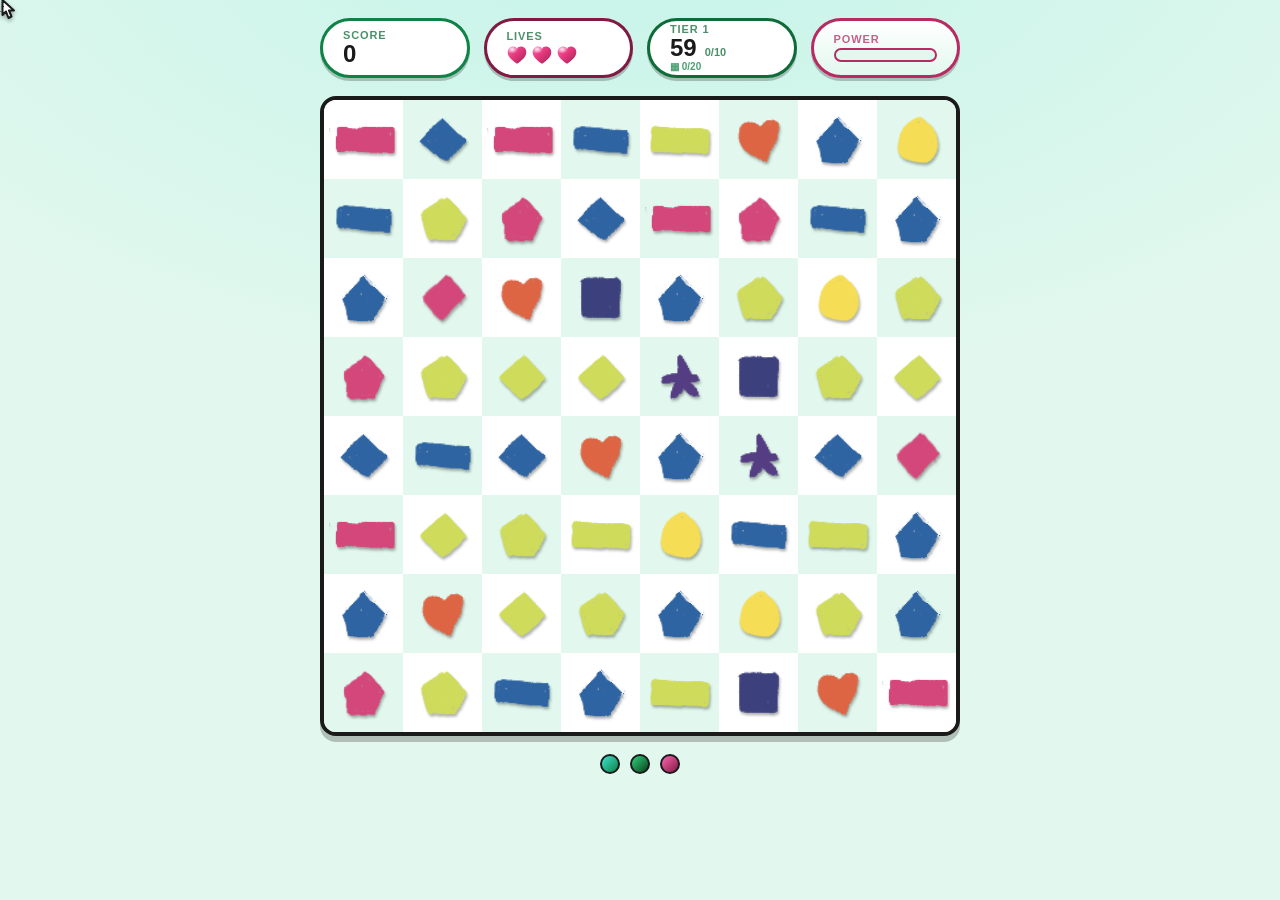
==== commit 5ba17093: "Publish the current unified Puzzlers game gh-pages had been stuck on a Sep 2 snapshot from before th" ====
--- a/index.html
+++ b/index.html
@@ -1,327 +1,88 @@
 <!DOCTYPE html>
 <html lang="en">
 <head>
-<meta charset="UTF-8">
-<meta name="viewport" content="width=device-width, initial-scale=1.0">
-<title>Puzzlers</title>
-<style>
-  :root {
-    --bg: #14141c;
-    --card: #1e1e2a;
-    --line: #05050a;
-    --teal: #60d0c0;
-    --magenta: #d840b8;
-    --yellow: #f8e060;
-    --paper: #e9e6da;
-  }
-  * { box-sizing: border-box; }
-  html, body {
-    margin: 0;
-    padding: 0;
-    background: var(--bg);
-    color: var(--paper);
-    font-family: "Trebuchet MS", "Segoe UI", Verdana, sans-serif;
-    min-height: 100%;
-    min-height: 100dvh;
-  }
-  .wrap {
-    max-width: 900px;
-    margin: 0 auto;
-    padding: 32px 20px 56px;
-  }
-  header {
-    text-align: center;
-    margin-bottom: 32px;
-  }
-  h1 {
-    margin: 0;
-    font-size: 34px;
-    letter-spacing: 4px;
-    color: var(--yellow);
-    text-shadow: 2px 2px 0 var(--line);
-  }
-  .tagline {
-    margin: 8px 0 0;
-    color: var(--teal);
-    font-size: 13px;
-    letter-spacing: 1px;
-  }
-  .grid {
-    display: grid;
-    grid-template-columns: repeat(auto-fit, minmax(240px, 1fr));
-    gap: 18px;
-  }
-  a.card {
-    display: block;
-    background: var(--card);
-    border: 3px solid var(--line);
-    border-radius: 14px;
-    padding: 20px;
-    text-decoration: none;
-    color: var(--paper);
-    transition: transform 0.15s ease, border-color 0.15s ease;
-    box-shadow: 0 6px 0 var(--line);
-  }
-  a.card:hover {
-    transform: translateY(-3px);
-    border-color: var(--yellow);
-  }
-  a.card:active { transform: translateY(0); }
-  .card h2 {
-    margin: 0 0 6px;
-    font-size: 19px;
-    letter-spacing: 1.5px;
-    color: var(--yellow);
-  }
-  .card p {
-    margin: 0;
-    font-size: 13px;
-    color: #c8c6ba;
-    line-height: 1.4;
-  }
-  .swatch {
-    display: inline-block;
-    width: 10px; height: 10px;
-    border-radius: 50%;
-    margin-right: 6px;
-  }
-  footer {
-    text-align: center;
-    margin-top: 40px;
-    font-size: 11px;
-    color: #6c6c80;
-  }
-  footer a { color: var(--teal); }
-</style>
-<style>
-
-        #sq-open {
-            position: fixed;
-            inset: 0;
-            z-index: 99999;
-            background: #0a0a0a;
-            display: flex;
-            align-items: center;
-            justify-content: center;
-            box-sizing: border-box;
-            padding: env(safe-area-inset-top) env(safe-area-inset-right) env(safe-area-inset-bottom) env(safe-area-inset-left);
-        }
-        #sq-open.is-off { display: none !important; }
-        #sq-open .sq-stage {
-            position: relative;
-            width: min(100%, 1400px);
-            max-height: 100%;
-            max-height: 100dvh;
-        }
-        #sq-open .sq-art {
-            display: block;
-            width: 100%;
-            height: auto;
-            max-height: 100dvh;
-            object-fit: contain;
-        }
-        #sq-open.pixel .sq-art {
-            image-rendering: pixelated;
-            image-rendering: crisp-edges;
-        }
-        #sq-open .sq-play {
-            position: absolute;
-            left: 50%;
-            bottom: 8%;
-            transform: translateX(-50%);
-            background: none;
-            border: 0;
-            padding: 12px 16px;
-            cursor: pointer;
-            -webkit-tap-highlight-color: transparent;
-            touch-action: manipulation;
-        }
-        #sq-open .sq-play img {
-            display: block;
-            width: 276px;
-            height: 87px;
-            image-rendering: pixelated;
-            image-rendering: crisp-edges;
-            image-rendering: -moz-crisp-edges;
-            pointer-events: none;
-        }
-        @media (max-width: 640px) {
-            #sq-open .sq-play img { width: 184px; height: 58px; }
-        }
-
-        #sq-open .sq-continue {
-            position: absolute;
-            left: 50%;
-            bottom: 8%;
-            transform: translateX(-50%);
-            background: #fff6eb;
-            color: #3b2a1a;
-            border: 4px solid #8b4e1f;
-            font-family: Georgia, "Times New Roman", serif;
-            font-size: clamp(16px, 4vw, 22px);
-            font-weight: 700;
-            letter-spacing: 0.03em;
-            padding: 12px 22px;
-            cursor: pointer;
-            -webkit-tap-highlight-color: transparent;
-            touch-action: manipulation;
-        }
-        #sq-open .sq-howto {
-            display: none;
-            width: min(100%, 560px);
-            max-height: 92dvh;
-            overflow: auto;
-            box-sizing: border-box;
-            padding: 8px;
-        }
-        #sq-open.is-howto .sq-stage { display: none; }
-        #sq-open.is-howto .sq-howto { display: block; }
-        #sq-open .sq-howto-card {
-            background: #fff6eb;
-            color: #3b2a1a;
-            border: 4px solid #8b4e1f;
-            padding: 22px 20px 16px;
-            text-align: center;
-            box-sizing: border-box;
-        }
-        #sq-open .sq-howto-card h2 {
-            margin: 0 0 12px;
-            font-family: Georgia, "Times New Roman", serif;
-            font-size: clamp(22px, 5vw, 30px);
-            line-height: 1.2;
-        }
-        #sq-open .sq-howto-card p {
-            margin: 0 0 10px;
-            font-size: clamp(15px, 3.6vw, 18px);
-            line-height: 1.45;
-            text-align: left;
-        }
-        #sq-open.is-howto .sq-play {
-            position: static;
-            transform: none;
-            margin: 10px auto 0;
-            display: inline-block;
-        }
-
-        #sq-open .sq-studio {
-            position: absolute;
-            top: 10px;
-            left: 10px;
-            z-index: 5;
-            display: flex;
-            align-items: center;
-            gap: 6px;
-            text-decoration: none;
-            color: #fff6eb;
-            background: rgba(26, 18, 12, 0.78);
-            border: 2px solid #e8a838;
-            padding: 4px 8px 4px 4px;
-            font-family: Georgia, "Times New Roman", serif;
-            font-size: 12px;
-            font-weight: 700;
-            letter-spacing: 0.02em;
-            line-height: 1;
-            -webkit-tap-highlight-color: transparent;
-        }
-        #sq-open .sq-studio svg {
-            display: block;
-            width: 22px;
-            height: 22px;
-            flex: none;
-        }
-
-
-
-</style>
+<meta charset="UTF-8" />
+<meta name="viewport" content="width=device-width, initial-scale=1, maximum-scale=1, minimum-scale=1, user-scalable=no, viewport-fit=cover" />
+<meta name="mobile-web-app-capable" content="yes" />
+<meta name="apple-mobile-web-app-capable" content="yes" />
+<meta name="apple-mobile-web-app-status-bar-style" content="black-translucent" />
+<meta name="theme-color" content="#0E8345" />
+<title>Puzzlers &mdash; Match-3</title>
+<link rel="stylesheet" href="css/style.css" />
 </head>
 <body>
-<div id="sq-open" role="dialog" aria-modal="true" aria-label="Puzzlers">
-    <a class="sq-studio" href="https://snackquests.com" id="sq-studio">
-    <svg viewBox="0 0 64 64" width="22" height="22" aria-hidden="true" focusable="false">
-      <ellipse cx="32" cy="38" rx="20" ry="14" fill="#E8A838"/>
-      <ellipse cx="32" cy="34" rx="18" ry="11" fill="#F4B942"/>
-      <circle cx="24" cy="34" r="2.2" fill="#3B2A1A"/>
-      <circle cx="40" cy="34" r="2.2" fill="#3B2A1A"/>
-      <path d="M26 40c2 2.4 10 2.4 12 0" fill="none" stroke="#3B2A1A" stroke-width="2" stroke-linecap="round"/>
-    </svg>
-    <span>Snack Quests</span>
-  </a>
-<div class="sq-stage" id="sq-art-screen">
-    <img class="sq-art" src="assets/opening.jpg" alt="Puzzlers">
-    <button type="button" class="sq-continue" id="sq-continue">Tap to continue</button>
-  </div>
-  <div class="sq-howto" id="sq-howto">
-    <div class="sq-howto-card">
-      <h2>How to play</h2>
-      <p>Slide. Match. Solve.</p>
-      <button type="button" class="sq-play" id="sq-play" aria-label="Play">
-        <img src="assets/btn_play.png" alt="PLAY" width="92" height="29">
-      </button>
+<div id="app">
+
+  <header id="hud" class="hud">
+    <div class="pill pill--score" id="scorePanel" aria-label="Score panel">
+      <div class="pill__content">
+        <span class="pill__label">SCORE</span>
+        <span class="pill__value" id="scoreValue">0</span>
+      </div>
     </div>
+
+    <div class="pill pill--hearts" id="heartsPanel" aria-label="Lives panel">
+      <div class="pill__content">
+        <span class="pill__label">LIVES</span>
+        <div class="hearts" id="heartsRow">
+          <span class="heart is-filled"></span>
+          <span class="heart is-filled"></span>
+          <span class="heart is-filled"></span>
+        </div>
+      </div>
+    </div>
+
+    <div class="pill pill--timer" id="timerPanel" aria-label="Time-attack tier panel">
+      <span class="time-bonus" id="timeBonus"></span>
+      <div class="pill__content">
+        <span class="pill__label" id="tierLabel">TIER 1</span>
+        <div class="timer-row">
+          <span class="pill__value" id="timerValue">60</span>
+          <span class="timer-progress" id="tierProgress">0/10</span>
+        </div>
+        <span class="mode-progress" id="modeProgress">▦ 0/20</span>
+      </div>
+    </div>
+
+    <div class="pill pill--power" id="powerPanel" aria-label="Power meter panel">
+      <div class="pill__content pill__content--power">
+        <span class="pill__label">POWER</span>
+        <div class="meter" id="meterTrack">
+          <div class="meter__fill" id="meterFill"></div>
+          <span class="meter__word" id="meterWord"></span>
+        </div>
+      </div>
+    </div>
+  </header>
+
+  <div id="frenzyTag" class="frenzy-tag" hidden>FRENZY</div>
+  <div id="banner" class="banner" hidden></div>
+
+  <main id="boardWrap" class="board-wrap">
+    <div id="board" class="board" role="grid" aria-label="Match-3 game board"></div>
+  </main>
+
+  <footer class="legend" aria-hidden="true">
+    <span class="legend__chip legend__chip--teal"></span>
+    <span class="legend__chip legend__chip--forest"></span>
+    <span class="legend__chip legend__chip--pink"></span>
+  </footer>
+
+</div>
+
+<div id="countdownOverlay" class="countdown-overlay" hidden>
+  <span class="countdown-overlay__num" id="countdownNumber">10</span>
+</div>
+
+<div id="modeScreen" class="mode-screen" hidden>
+  <div class="mode-screen__card" id="modeScreenCard">
+    <div class="mode-screen__title" id="modeScreenTitle">DIAGONAL TIME</div>
+    <p class="mode-screen__subtitle" id="modeScreenSubtitle">Only diagonal 3-in-a-rows count now.</p>
+    <div class="mode-screen__timer" id="modeScreenTimer">Starting in 5&hellip;</div>
   </div>
 </div>
 
-  <div class="wrap">
-    <header>
-      <h1>PUZZLERS</h1>
-      <p class="tagline">Four small puzzle games</p>
-    </header>
-    <div class="grid">
-      <a class="card" href="match-3/">
-        <h2><span class="swatch" style="background:var(--magenta)"></span>Match-3</h2>
-        <p>Classic match-three, diagonal mode &mdash; only diagonal three-in-a-rows count.</p>
-      </a>
-      <a class="card" href="gem-match/">
-        <h2><span class="swatch" style="background:var(--teal)"></span>Gem Match</h2>
-        <p>A Kenney-gem match-three board, tuned and hardened for mobile touch play.</p>
-      </a>
-      <a class="card" href="pipe-flow/">
-        <h2><span class="swatch" style="background:var(--yellow)"></span>Pipe Flow</h2>
-        <p>Tap a pipe to rotate it. Route the flow from spout to drain without leaks.</p>
-      </a>
-      <a class="card" href="growth-meter/">
-        <h2><span class="swatch" style="background:var(--magenta)"></span>Growth Meter</h2>
-        <p>A Daily Bread devotional puzzle &mdash; five short stages alternating a vine-path and a memory-match puzzle, each closing with a verse.</p>
-      </a>
-    </div>
-    <footer>
-      <a href="https://github.com/chearst444/Puzzlers">chearst444/Puzzlers</a> on GitHub
-    </footer>
-  </div>
-
-<script>
-(function () {
-  var overlay = document.getElementById('sq-open');
-  var cont = document.getElementById('sq-continue');
-  var btn = document.getElementById('sq-play');
-  var stage = overlay && overlay.querySelector('.sq-stage');
-  if (!overlay) return;
-  function goHowto(e) {
-    if (overlay.classList.contains('is-howto') || overlay.classList.contains('is-off')) return;
-    if (e) { e.preventDefault(); e.stopPropagation(); }
-    overlay.classList.add('is-howto');
-  }
-  function start(e) {
-    if (e) { e.preventDefault(); e.stopPropagation(); }
-    overlay.classList.add('is-off');
-    overlay.setAttribute('aria-hidden', 'true');
-    if (typeof gameState !== 'undefined' && gameState === 'TITLE') {
-      gameState = 'PLAYING';
-    }
-    document.dispatchEvent(new CustomEvent('sq-play'));
-  }
-  if (cont) cont.addEventListener('click', goHowto);
-  if (stage) stage.addEventListener('click', goHowto);
-  if (btn) btn.addEventListener('click', start);
-  window.addEventListener('keydown', function (e) {
-    if (overlay.classList.contains('is-off')) return;
-    if (e.code === 'Enter' || e.code === 'Space') {
-      if (overlay.classList.contains('is-howto')) start(e);
-      else goHowto(e);
-    }
-  }, true);
-})();
-</script>
-
+<div id="cursorSprite" aria-hidden="true"></div>
+<script src="js/game.js"></script>
 </body>
 </html>
--- a/css/style.css
+++ b/css/style.css
@@ -0,0 +1,658 @@
+/* =========================================================================
+   Puzzlers — Match-3 stylesheet
+   Handmade gem art: every shape+color combo is a cropped PNG of an actual
+   marker drawing (assets/handmade/) — real ink and paper texture, not
+   generated. `.gem__art` just points its background-image at the right
+   file for the gem's data-shape/data-color; the pointer/hand cursor
+   sprites are the one generated exception (no hand-drawn source for those).
+   ========================================================================= */
+
+:root {
+  /* ---- Primary Mint & Teal Greens ---- */
+  --teal-1: #40E0D0;   /* Bright Teal Accent   (highlight) */
+  --teal-2: #2EE898;   /* Vibrant Mint         (light)     */
+  --teal-3: #16C47F;   /* Mid Spring Green     (base)      */
+  --teal-4: #0E8345;   /* Deep Emerald Shade   (shadow)    */
+
+  /* ---- Classic Forest & Leaf Greens ---- */
+  --forest-1: #33D17A; /* Light Lime Highlight (highlight) */
+  --forest-2: #1FA463; /* Leaf Green           (light)     */
+  --forest-3: #0F6B38; /* Deep Foliage         (base)      */
+  --forest-4: #0A4220; /* Dark Moss Shadow     (shadow)    */
+
+  /* ---- Gemstone Pinks & Magentas ---- */
+  --pink-1: #FF66B2;   /* Bright Rose Pink     (highlight) */
+  --pink-2: #E6397E;   /* Vibrant Fuchsia      (light)     */
+  --pink-3: #B82A61;   /* Deep Magenta         (base)      */
+  --pink-4: #801A42;   /* Dark Berry Shadow    (shadow)    */
+
+  /* ---- UI Neutrals ---- */
+  --ui-white: #FFFFFF;
+  --ui-mint-tint: #E2F8EE;
+  --ui-ink: #1A1A1A;
+
+  --board-size: min(94vw, 94vh, 640px);
+  --cell: calc(var(--board-size) / 8);
+  /* Plain unitless scale factor (cellPx / 64), recomputed by game.js via
+     ResizeObserver — kept in JS because dividing two lengths inside calc()
+     to get a unitless number for transform:scale() is not reliable across
+     browsers. Falls back to 1 before the first measurement. */
+  --gem-scale: 1;
+
+  /* Animation speed knobs — plain durations so game.js can speed them up
+     during a Frenzy streak without touching any other rule. */
+  --dur-motion: 280ms;  /* swap-slide + gravity-fall transitions */
+  --dur-clear: 260ms;   /* matched-gem pop-out animation */
+
+  color-scheme: light;
+}
+
+/* --------------------------------- Reset -------------------------------- */
+* { box-sizing: border-box; }
+html, body {
+  margin: 0;
+  padding: 0;
+  width: 100%;
+  height: 100%;
+  overscroll-behavior: none;
+  background: var(--ui-mint-tint);
+}
+body {
+  font-family: -apple-system, BlinkMacSystemFont, "Segoe UI", Roboto, "Helvetica Neue", Arial, sans-serif;
+  color: var(--ui-ink);
+  /* Lock the page down so it behaves like a native app, not a scrollable
+     document: no rubber-banding, no pinch zoom, no text selection drag. */
+  touch-action: pan-y;
+  -webkit-user-select: none;
+  user-select: none;
+  -webkit-tap-highlight-color: transparent;
+  overflow-x: hidden;
+}
+img { max-width: 100%; display: block; }
+
+/* ------------------------------- App shell ------------------------------- */
+#app {
+  min-height: 100dvh;
+  display: flex;
+  flex-direction: column;
+  align-items: center;
+  gap: clamp(8px, 2vw, 18px);
+  padding: env(safe-area-inset-top, 0) env(safe-area-inset-right, 0) env(safe-area-inset-bottom, 0) env(safe-area-inset-left, 0);
+  padding-top: clamp(10px, 2vh, 22px);
+  background:
+    radial-gradient(120% 90% at 50% -10%, rgba(64, 224, 208, 0.18), transparent 60%),
+    var(--ui-mint-tint);
+}
+
+/* ---------------------------------- HUD ---------------------------------- */
+.hud {
+  position: relative;
+  width: min(96vw, 640px);
+  display: grid;
+  grid-template-columns: repeat(4, 1fr);
+  gap: clamp(6px, 1.6vw, 14px);
+  align-items: stretch;
+  transition: filter 0.25s ease;
+}
+/* A live Frenzy streak gets a teal ring on every pill — distinct from the
+   Power meter's pink, so the two systems never read as one thing. */
+.hud.is-frenzy .pill {
+  box-shadow:
+    0 3px 0 rgba(26, 26, 26, 0.25),
+    inset 0 2px 0 rgba(255, 255, 255, 0.9),
+    0 0 0 3px rgba(64, 224, 208, 0.55);
+  animation: frenzyRing 0.6s ease-in-out infinite;
+}
+@keyframes frenzyRing {
+  0%, 100% { box-shadow: 0 3px 0 rgba(26,26,26,0.25), inset 0 2px 0 rgba(255,255,255,0.9), 0 0 0 2px rgba(64,224,208,0.4); }
+  50% { box-shadow: 0 3px 0 rgba(26,26,26,0.25), inset 0 2px 0 rgba(255,255,255,0.9), 0 0 0 5px rgba(64,224,208,0.65); }
+}
+
+/* "Pill-shaped panels" — flat rounded-rect UI chrome built purely from the
+   palette, echoing the blank pill mockups on the asset sheet. */
+.pill {
+  position: relative;
+  min-height: clamp(44px, 8vh, 60px);
+  border-radius: 999px;
+  background: var(--ui-white);
+  border: 3px solid var(--ui-ink);
+  box-shadow: 0 3px 0 rgba(26, 26, 26, 0.25), inset 0 2px 0 rgba(255, 255, 255, 0.9);
+  display: flex;
+  align-items: center;
+  padding: 0 clamp(10px, 2.4vw, 20px);
+  overflow: hidden;
+}
+.pill--score { border-color: var(--teal-4); }
+.pill--power { border-color: var(--pink-3); background: linear-gradient(180deg, #fff, var(--ui-mint-tint)); }
+.pill--hearts { border-color: var(--pink-4); }
+/* Overflow:visible so the "+5s" time-bonus pop (below) isn't clipped as it
+   drifts up past the pill's own rounded-corner boundary. */
+.pill--timer { border-color: var(--forest-3); overflow: visible; }
+
+.pill__content {
+  display: flex;
+  flex-direction: column;
+  justify-content: center;
+  width: 100%;
+  line-height: 1.05;
+}
+.pill__label {
+  font-size: clamp(9px, 1.6vw, 11px);
+  font-weight: 800;
+  letter-spacing: 0.08em;
+  color: var(--forest-3);
+  opacity: 0.75;
+}
+.pill--power .pill__label { color: var(--pink-3); }
+.pill__value {
+  font-size: clamp(16px, 3.6vw, 24px);
+  font-weight: 800;
+  color: var(--ui-ink);
+  font-variant-numeric: tabular-nums;
+}
+
+.meter {
+  position: relative;
+  margin-top: 3px;
+  height: clamp(10px, 2.2vh, 14px);
+  border-radius: 999px;
+  background: var(--ui-mint-tint);
+  border: 2px solid var(--pink-3);
+  overflow: hidden;
+}
+.meter__fill {
+  height: 100%;
+  width: 0%;
+  border-radius: 999px;
+  background: linear-gradient(90deg, var(--pink-1), var(--pink-2), var(--pink-3));
+  transition: width 0.35s ease;
+}
+.meter__word {
+  position: absolute;
+  inset: 0;
+  display: flex;
+  align-items: center;
+  justify-content: center;
+  font-size: clamp(8px, 1.4vw, 10px);
+  font-weight: 800;
+  letter-spacing: 0.06em;
+  color: var(--ui-ink);
+  opacity: 0;
+  transition: opacity 0.25s ease;
+}
+.meter__word.is-visible { opacity: 1; }
+
+/* --------------------------------- Hearts --------------------------------- */
+.hearts {
+  display: flex;
+  gap: clamp(2px, 0.8vw, 5px);
+  margin-top: 2px;
+}
+.heart {
+  position: relative;
+  width: clamp(14px, 3.4vw, 20px);
+  height: clamp(14px, 3.4vw, 20px);
+  flex: none;
+}
+.heart::before {
+  content: "";
+  position: absolute; inset: 0;
+  -webkit-mask-image: url("data:image/svg+xml;charset=UTF-8,%3Csvg xmlns='http://www.w3.org/2000/svg' viewBox='0 0 32 29'%3E%3Cpath d='M16 28.5C9 23.7 1 17.6 1 9.9 1 4.9 4.8 1 9.6 1c2.9 0 5.4 1.4 6.4 3.7C17 2.4 19.5 1 22.4 1 27.2 1 31 4.9 31 9.9c0 7.7-8 13.8-15 18.6z'/%3E%3C/svg%3E");
+  mask-image: url("data:image/svg+xml;charset=UTF-8,%3Csvg xmlns='http://www.w3.org/2000/svg' viewBox='0 0 32 29'%3E%3Cpath d='M16 28.5C9 23.7 1 17.6 1 9.9 1 4.9 4.8 1 9.6 1c2.9 0 5.4 1.4 6.4 3.7C17 2.4 19.5 1 22.4 1 27.2 1 31 4.9 31 9.9c0 7.7-8 13.8-15 18.6z'/%3E%3C/svg%3E");
+  -webkit-mask-size: contain; mask-size: contain;
+  -webkit-mask-repeat: no-repeat; mask-repeat: no-repeat;
+  -webkit-mask-position: center; mask-position: center;
+  background: var(--ui-mint-tint);
+  border: 1.5px solid var(--pink-4);
+  border-radius: 3px; /* softens the mask's un-rounded SVG corners slightly */
+}
+.heart.is-filled::before {
+  border: none;
+  background:
+    radial-gradient(ellipse 40% 30% at 26% 22%, rgba(255,255,255,0.9) 0%, rgba(255,255,255,0) 70%),
+    linear-gradient(135deg, var(--pink-1) 0%, var(--pink-2) 45%, var(--pink-3) 78%, var(--pink-4) 100%);
+  filter: drop-shadow(0 1px 0 var(--pink-4));
+}
+.heart.is-losing { animation: heartPop 0.5s ease; }
+@keyframes heartPop {
+  0% { transform: scale(1) rotate(0); }
+  30% { transform: scale(1.45) rotate(-10deg); }
+  60% { transform: scale(0.8) rotate(8deg); }
+  100% { transform: scale(1) rotate(0); }
+}
+/* Bonus heart from a tier clear — a teal glow (not pink) so it reads as a
+   distinct, positive event rather than a variant of the loss shake. */
+.heart.is-gained { animation: heartGain 0.65s ease; }
+@keyframes heartGain {
+  0% { transform: scale(1); filter: drop-shadow(0 0 0 rgba(64, 224, 208, 0)); }
+  35% { transform: scale(1.55); filter: drop-shadow(0 0 6px rgba(64, 224, 208, 0.95)); }
+  70% { transform: scale(0.92); filter: drop-shadow(0 0 2px rgba(64, 224, 208, 0.4)); }
+  100% { transform: scale(1); filter: drop-shadow(0 0 0 rgba(64, 224, 208, 0)); }
+}
+
+/* --------------------------------- Timer --------------------------------- */
+.timer-row {
+  display: flex;
+  align-items: baseline;
+  gap: clamp(4px, 1.4vw, 8px);
+}
+.timer-progress {
+  font-size: clamp(9px, 1.6vw, 11px);
+  font-weight: 700;
+  color: var(--forest-3);
+  opacity: 0.75;
+  font-variant-numeric: tabular-nums;
+}
+.pill--timer .pill__value.is-urgent {
+  color: var(--pink-3);
+  animation: urgentPulse 0.5s ease-in-out infinite;
+}
+@keyframes urgentPulse { 0%, 100% { opacity: 1; } 50% { opacity: 0.35; } }
+
+/* Floating "+5s" pop next to the timer pill when a bonus (combo, power
+   surge, Frenzy) extends the clock. */
+.time-bonus {
+  position: absolute;
+  top: -2px;
+  right: clamp(8px, 2vw, 16px);
+  z-index: 3;
+  font-size: clamp(11px, 2.2vw, 13px);
+  font-weight: 800;
+  color: var(--teal-4);
+  text-shadow: 0 1px 0 rgba(255, 255, 255, 0.8);
+  opacity: 0;
+  pointer-events: none;
+}
+.time-bonus.is-popping { animation: timeBonusPop 0.9s ease forwards; }
+@keyframes timeBonusPop {
+  0% { transform: translateY(6px) scale(0.9); opacity: 0; }
+  20% { transform: translateY(-2px) scale(1.1); opacity: 1; }
+  100% { transform: translateY(-20px) scale(1); opacity: 0; }
+}
+
+/* How many matches until the next Horizontal/Diagonal Time switch. */
+.mode-progress {
+  display: block;
+  margin-top: 1px;
+  font-size: clamp(8px, 1.5vw, 10px);
+  font-weight: 700;
+  color: var(--teal-4);
+  opacity: 0.75;
+  font-variant-numeric: tabular-nums;
+}
+.mode-progress.is-diagonal { color: var(--pink-3); }
+
+/* ------------------------------- Frenzy tag ------------------------------- */
+.frenzy-tag {
+  align-self: center;
+  width: min(96vw, 640px);
+  text-align: center;
+  font-size: clamp(11px, 2.4vw, 13px);
+  font-weight: 800;
+  letter-spacing: 0.08em;
+  color: var(--ui-white);
+  background: linear-gradient(90deg, var(--teal-2), var(--teal-4));
+  border: 2px solid var(--ui-ink);
+  border-radius: 999px;
+  padding: 4px 12px;
+  box-shadow: 0 2px 0 rgba(26, 26, 26, 0.25);
+  animation: frenzyTagPop 0.3s ease;
+}
+@keyframes frenzyTagPop {
+  from { transform: scale(0.8); opacity: 0; }
+  to { transform: scale(1); opacity: 1; }
+}
+
+/* --------------------------------- Banner --------------------------------- */
+.banner {
+  width: min(96vw, 640px);
+  text-align: center;
+  font-weight: 800;
+  font-size: clamp(13px, 3vw, 18px);
+  color: var(--ui-white);
+  background: linear-gradient(90deg, var(--teal-3), var(--forest-2));
+  border: 3px solid var(--ui-ink);
+  border-radius: 14px;
+  padding: 8px 14px;
+  box-shadow: 0 3px 0 rgba(26, 26, 26, 0.25);
+  animation: bannerPop 0.35s ease;
+}
+.banner.is-bonus { background: linear-gradient(90deg, var(--pink-2), var(--pink-3)); }
+@keyframes bannerPop {
+  from { transform: scale(0.85); opacity: 0; }
+  to   { transform: scale(1); opacity: 1; }
+}
+
+/* --------------------------------- Board --------------------------------- */
+.board-wrap {
+  width: 100%;
+  display: flex;
+  justify-content: center;
+  touch-action: none; /* lock: no scroll/zoom while dragging gems */
+}
+
+.board {
+  position: relative;
+  width: var(--board-size);
+  height: var(--board-size);
+  display: grid;
+  grid-template-columns: repeat(8, 1fr);
+  grid-template-rows: repeat(8, 1fr);
+  background: var(--ui-white);
+  border: 4px solid var(--ui-ink);
+  border-radius: 16px;
+  box-shadow: 0 6px 0 rgba(26, 26, 26, 0.25);
+  overflow: hidden;
+  touch-action: none;
+}
+
+.cell {
+  position: relative;
+  display: flex;
+  align-items: center;
+  justify-content: center;
+  /* Checkerboard "background grid" built from the mint/teal neutrals. */
+  background: var(--ui-mint-tint);
+}
+.cell:nth-child(16n+1), .cell:nth-child(16n+3), .cell:nth-child(16n+5), .cell:nth-child(16n+7),
+.cell:nth-child(16n+10), .cell:nth-child(16n+12), .cell:nth-child(16n+14), .cell:nth-child(16n+16) {
+  background: var(--ui-white);
+}
+.cell.is-drop-target {
+  background: rgba(64, 224, 208, 0.35);
+}
+
+/* ----------------------------- Gem sprites ------------------------------- */
+.gem {
+  position: absolute;
+  inset: 0;
+  display: flex;
+  align-items: center;
+  justify-content: center;
+  cursor: grab;
+  will-change: transform;
+  transition: transform 0.18s ease, opacity 0.18s ease;
+  z-index: 2;
+}
+.gem:active { cursor: grabbing; }
+.gem.is-selected .gem__art { filter: drop-shadow(0 0 0 transparent) brightness(1.12); }
+.gem.is-selected::after {
+  content: "";
+  position: absolute;
+  width: 82%;
+  height: 82%;
+  border-radius: 50%;
+  border: 3px solid var(--pink-2);
+  box-shadow: 0 0 0 3px rgba(255, 102, 178, 0.35);
+  animation: selectPulse 0.9s ease-in-out infinite;
+  pointer-events: none;
+}
+@keyframes selectPulse {
+  0%, 100% { transform: scale(0.96); opacity: 0.9; }
+  50% { transform: scale(1.04); opacity: 0.55; }
+}
+.gem.is-matched .gem__art {
+  animation: gemClear var(--dur-clear) ease forwards;
+}
+@keyframes gemClear {
+  to { transform: scale(0); opacity: 0; }
+}
+.gem.is-falling { transition: transform var(--dur-motion) cubic-bezier(.4,.0,.2,1); }
+.gem.is-invalid-swap { animation: swapReject 0.3s ease; }
+@keyframes swapReject {
+  0%, 100% { transform: translate(0, 0); }
+  25% { transform: translate(-4px, 0); }
+  75% { transform: translate(4px, 0); }
+}
+
+.gem__art {
+  /* Fixed native pixel box (set per-shape below) so layout math stays
+     predictable; flex-shrink is disabled so the flex layout in .gem can
+     never squash that box — responsiveness comes only from the
+     transform:scale below, which is a paint-time effect. */
+  flex: none;
+  background-repeat: no-repeat;
+  background-position: center;
+  background-size: contain;
+  transform: scale(var(--gem-scale));
+  transform-origin: center;
+  /* Ambient contact shadow, cast down-right, light from the top-left. */
+  filter: drop-shadow(1.5px 2.5px 1px rgba(8, 16, 12, 0.32));
+}
+
+/* Shape boxes — sized to each hand-drawn sprite's own aspect ratio. */
+.gem[data-shape="pentagon"] .gem__art { width: 48px; height: 46px; }
+.gem[data-shape="diamond"] .gem__art { width: 48px; height: 48px; }
+.gem[data-shape="rectangle"] .gem__art { width: 64px; height: 32px; }
+.gem[data-shape="circle"] .gem__art { width: 44px; height: 48px; }
+.gem[data-shape="square"] .gem__art { width: 44px; height: 44px; }
+.gem[data-shape="heart"] .gem__art { width: 44px; height: 46px; }
+.gem[data-shape="star"] .gem__art { width: 42px; height: 46px; }
+
+/* Handmade art — one cropped drawing per shape+color combo, used as-is (no
+   runtime recoloring) since a marker drawing of a teal diamond and a pink
+   diamond are genuinely different pieces of art. Each shape only has real
+   art in its own one or three colors (see the GEM_TYPES list in game.js) —
+   pentagon/diamond/rectangle in teal/forest/pink, circle in yellow, square
+   in navy, heart in orange, star in purple — so this is exactly the combos
+   that have real art, not a full cross product. */
+.gem[data-shape="pentagon"][data-color="teal"] .gem__art { background-image: url("../assets/handmade/gem-pentagon-teal.png"); }
+.gem[data-shape="pentagon"][data-color="forest"] .gem__art { background-image: url("../assets/handmade/gem-pentagon-forest.png"); }
+.gem[data-shape="pentagon"][data-color="pink"] .gem__art { background-image: url("../assets/handmade/gem-pentagon-pink.png"); }
+.gem[data-shape="diamond"][data-color="teal"] .gem__art { background-image: url("../assets/handmade/gem-diamond-teal.png"); }
+.gem[data-shape="diamond"][data-color="forest"] .gem__art { background-image: url("../assets/handmade/gem-diamond-forest.png"); }
+.gem[data-shape="diamond"][data-color="pink"] .gem__art { background-image: url("../assets/handmade/gem-diamond-pink.png"); }
+.gem[data-shape="rectangle"][data-color="teal"] .gem__art { background-image: url("../assets/handmade/gem-rectangle-teal.png"); }
+.gem[data-shape="rectangle"][data-color="forest"] .gem__art { background-image: url("../assets/handmade/gem-rectangle-forest.png"); }
+.gem[data-shape="rectangle"][data-color="pink"] .gem__art { background-image: url("../assets/handmade/gem-rectangle-pink.png"); }
+.gem[data-shape="circle"][data-color="yellow"] .gem__art { background-image: url("../assets/handmade/gem-circle-yellow.png"); }
+.gem[data-shape="square"][data-color="navy"] .gem__art { background-image: url("../assets/handmade/gem-square-navy.png"); }
+.gem[data-shape="heart"][data-color="orange"] .gem__art { background-image: url("../assets/handmade/gem-heart-orange.png"); }
+.gem[data-shape="star"][data-color="purple"] .gem__art { background-image: url("../assets/handmade/gem-star-purple.png"); }
+
+/* ---------------------------- Custom cursor ------------------------------ */
+#cursorSprite {
+  position: fixed;
+  top: 0; left: 0;
+  width: 20px; height: 24px;
+  pointer-events: none;
+  z-index: 999;
+  background-image: url("../assets/handmade/cursor-pointer.svg");
+  background-repeat: no-repeat;
+  background-size: contain;
+  filter: drop-shadow(0 2px 2px rgba(0,0,0,0.35));
+  transform: translate(-2px, -2px);
+  display: none;
+}
+#cursorSprite.is-dragging {
+  width: 27px; height: 25px;
+  background-image: url("../assets/handmade/cursor-hand.svg");
+}
+/* Only show the sprite cursor on real pointer devices; keep the system
+   cursor as fallback and never intercept touch. */
+@media (hover: hover) and (pointer: fine) {
+  .board-wrap, .board, .gem { cursor: none; }
+  #cursorSprite { display: block; }
+}
+
+/* ---------------------------- Bottom countdown ----------------------------- */
+/* Appears only in a tier's final 10 seconds — a big, hard-to-miss beat
+   separate from the small timer readout up in the HUD. */
+.countdown-overlay {
+  position: fixed;
+  left: 50%;
+  bottom: max(14px, env(safe-area-inset-bottom, 14px));
+  transform: translateX(-50%);
+  z-index: 60;
+  pointer-events: none;
+  width: clamp(52px, 13vw, 78px);
+  height: clamp(52px, 13vw, 78px);
+  border-radius: 50%;
+  display: flex;
+  align-items: center;
+  justify-content: center;
+  border: 3px solid var(--ui-ink);
+  box-shadow: 0 4px 0 rgba(26, 26, 26, 0.3);
+  background:
+    radial-gradient(ellipse 40% 28% at 28% 24%, rgba(255,255,255,0.9) 0%, rgba(255,255,255,0) 70%),
+    radial-gradient(ellipse 55% 42% at 82% 86%, var(--pink-4) 0%, transparent 62%),
+    linear-gradient(135deg, var(--pink-1) 0%, var(--pink-2) 40%, var(--pink-3) 72%, var(--pink-4) 100%);
+}
+/* The base rule above sets display:flex unconditionally, which (being an
+   author-origin declaration) outranks the browser default [hidden]{display:
+   none} — so the hidden attribute needs its own, more specific override. */
+.countdown-overlay[hidden] { display: none; }
+.countdown-overlay__num {
+  font-size: clamp(22px, 5.6vw, 34px);
+  font-weight: 800;
+  color: var(--ui-white);
+  font-variant-numeric: tabular-nums;
+  text-shadow: 0 2px 0 rgba(0, 0, 0, 0.3);
+}
+.countdown-overlay.is-tick { animation: countdownRing 0.5s ease; }
+.countdown-overlay.is-tick .countdown-overlay__num { animation: countdownPop 0.5s ease; }
+@keyframes countdownPop {
+  0% { transform: scale(1.5); opacity: 0.3; }
+  100% { transform: scale(1); opacity: 1; }
+}
+@keyframes countdownRing {
+  0% { box-shadow: 0 4px 0 rgba(26,26,26,0.3), 0 0 0 9px rgba(184,42,97,0); }
+  40% { box-shadow: 0 4px 0 rgba(26,26,26,0.3), 0 0 0 3px rgba(184,42,97,0.55); }
+  100% { box-shadow: 0 4px 0 rgba(26,26,26,0.3), 0 0 0 0 rgba(184,42,97,0); }
+}
+
+/* --------------------------- Mode-switch interstitial ------------------------ */
+/* Full-screen title card announcing a Horizontal Time <-> Diagonal Time
+   switch. Blocks nothing itself (input is already locked by `busy` for its
+   whole 5s hold) — it's purely the announcement. */
+.mode-screen {
+  position: fixed;
+  inset: 0;
+  z-index: 100;
+  display: flex;
+  align-items: center;
+  justify-content: center;
+  padding: 20px;
+  background: rgba(10, 20, 15, 0.6);
+}
+.mode-screen[hidden] { display: none; }
+
+.mode-screen__card {
+  position: relative;
+  overflow: hidden;
+  width: min(90vw, 400px);
+  border-radius: 20px;
+  border: 4px solid var(--ui-ink);
+  box-shadow: 0 8px 0 rgba(26, 26, 26, 0.35);
+  padding: clamp(26px, 7vw, 40px) clamp(20px, 5vw, 30px);
+  text-align: center;
+  background: var(--ui-white);
+  animation: modeScreenPop 0.4s cubic-bezier(.2, .85, .3, 1.3);
+}
+@keyframes modeScreenPop {
+  from { transform: scale(0.75) rotate(-2deg); opacity: 0; }
+  to { transform: scale(1) rotate(0); opacity: 1; }
+}
+/* Decorative backdrop pattern inside the card, themed to the mode it's
+   announcing: diagonal hatching for Diagonal Time, a grid for Horizontal. */
+.mode-screen__card::before {
+  content: "";
+  position: absolute;
+  inset: 0;
+  opacity: 0.16;
+  pointer-events: none;
+}
+.mode-screen__card.is-diagonal::before {
+  background: repeating-linear-gradient(45deg, var(--pink-3) 0 6px, transparent 6px 24px);
+}
+.mode-screen__card.is-orthogonal::before {
+  background:
+    repeating-linear-gradient(0deg, var(--teal-3) 0 4px, transparent 4px 28px),
+    repeating-linear-gradient(90deg, var(--teal-3) 0 4px, transparent 4px 28px);
+}
+.mode-screen__title {
+  position: relative;
+  font-size: clamp(24px, 7vw, 32px);
+  font-weight: 800;
+  letter-spacing: 0.03em;
+  margin-bottom: 10px;
+  text-wrap: balance;
+}
+.mode-screen__card.is-diagonal .mode-screen__title { color: var(--pink-3); }
+.mode-screen__card.is-orthogonal .mode-screen__title { color: var(--teal-4); }
+.mode-screen__subtitle {
+  position: relative;
+  margin: 0;
+  font-size: clamp(13px, 3.4vw, 15px);
+  font-weight: 600;
+  color: var(--ui-ink);
+  opacity: 0.85;
+  line-height: 1.4;
+}
+.mode-screen__timer {
+  position: relative;
+  margin-top: 16px;
+  font-size: clamp(11px, 2.6vw, 13px);
+  font-weight: 700;
+  letter-spacing: 0.05em;
+  opacity: 0.6;
+  font-variant-numeric: tabular-nums;
+}
+
+/* --------------------------------- Legend --------------------------------- */
+.legend {
+  display: flex;
+  gap: 10px;
+  padding-bottom: env(safe-area-inset-bottom, 10px);
+}
+.legend__chip {
+  width: clamp(14px, 3vw, 20px);
+  height: clamp(14px, 3vw, 20px);
+  border-radius: 50%;
+  border: 2px solid var(--ui-ink);
+}
+.legend__chip--teal   { background: linear-gradient(135deg, var(--teal-1), var(--teal-4)); }
+.legend__chip--forest { background: linear-gradient(135deg, var(--forest-1), var(--forest-4)); }
+.legend__chip--pink   { background: linear-gradient(135deg, var(--pink-1), var(--pink-4)); }
+
+/* ============================ Responsive layout ============================ */
+
+/* Small phones, portrait — 4 pills wrap into a 2x2 grid */
+@media (max-width: 420px) {
+  .hud { grid-template-columns: repeat(2, 1fr); }
+  .pill__label { letter-spacing: 0.04em; }
+}
+
+/* Landscape phones: keep the board from ever forcing horizontal scroll and
+   shrink the HUD so the board still fits above the fold. */
+@media (orientation: landscape) and (max-height: 480px) {
+  #app {
+    flex-direction: row;
+    align-items: center;
+    justify-content: center;
+    gap: clamp(8px, 2vw, 16px);
+    padding-top: env(safe-area-inset-top, 8px);
+  }
+  .hud {
+    width: clamp(200px, 34vw, 300px);
+    grid-template-columns: repeat(2, 1fr);
+  }
+  .banner { position: fixed; top: 6px; left: 50%; transform: translateX(-50%); width: max-content; }
+  .frenzy-tag { position: fixed; top: 6px; left: 50%; transform: translateX(-50%); width: max-content; }
+  .legend { flex-direction: column; }
+  :root { --board-size: min(90vh, 90vw, 560px); }
+}
+
+/* Larger tablets / desktop: cap board size, give the HUD more breathing room */
+@media (min-width: 900px) {
+  :root { --board-size: min(72vh, 640px); }
+  .hud { width: 640px; }
+}
+
+@media (prefers-reduced-motion: reduce) {
+  .gem, .gem__art, .meter__fill, .banner, .heart, .hud.is-frenzy .pill,
+  .frenzy-tag, .pill__value.is-urgent, .countdown-overlay, .countdown-overlay__num,
+  .mode-screen__card, .time-bonus {
+    animation: none !important; transition: none !important;
+  }
+}
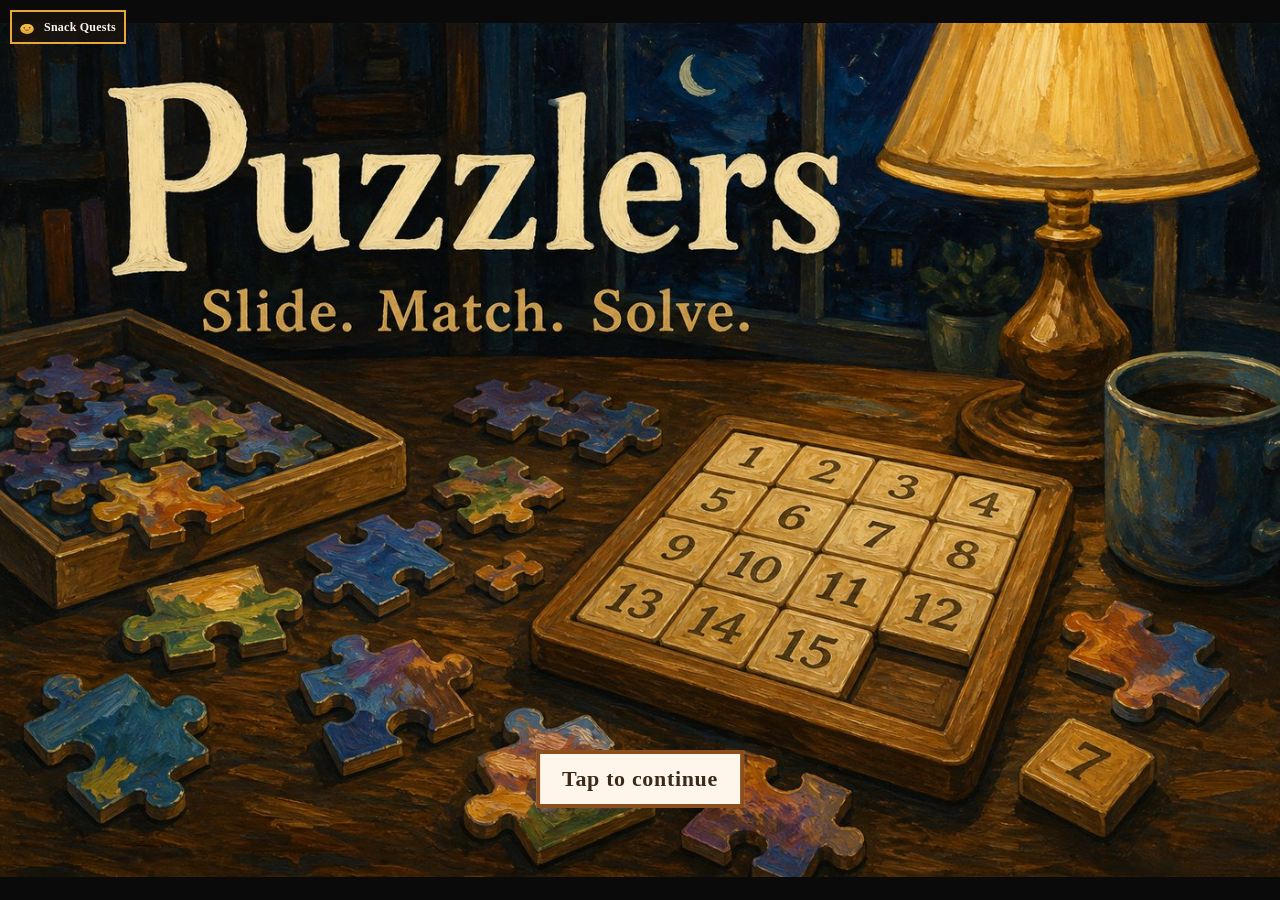
==== commit d24c3071: "Revert "Publish the current unified Puzzlers game" This reverts commit 5ba17093a3a53d8911eb8bf4c4efd" ====
--- a/index.html
+++ b/index.html
@@ -1,88 +1,327 @@
 <!DOCTYPE html>
 <html lang="en">
 <head>
-<meta charset="UTF-8" />
-<meta name="viewport" content="width=device-width, initial-scale=1, maximum-scale=1, minimum-scale=1, user-scalable=no, viewport-fit=cover" />
-<meta name="mobile-web-app-capable" content="yes" />
-<meta name="apple-mobile-web-app-capable" content="yes" />
-<meta name="apple-mobile-web-app-status-bar-style" content="black-translucent" />
-<meta name="theme-color" content="#0E8345" />
-<title>Puzzlers &mdash; Match-3</title>
-<link rel="stylesheet" href="css/style.css" />
+<meta charset="UTF-8">
+<meta name="viewport" content="width=device-width, initial-scale=1.0">
+<title>Puzzlers</title>
+<style>
+  :root {
+    --bg: #14141c;
+    --card: #1e1e2a;
+    --line: #05050a;
+    --teal: #60d0c0;
+    --magenta: #d840b8;
+    --yellow: #f8e060;
+    --paper: #e9e6da;
+  }
+  * { box-sizing: border-box; }
+  html, body {
+    margin: 0;
+    padding: 0;
+    background: var(--bg);
+    color: var(--paper);
+    font-family: "Trebuchet MS", "Segoe UI", Verdana, sans-serif;
+    min-height: 100%;
+    min-height: 100dvh;
+  }
+  .wrap {
+    max-width: 900px;
+    margin: 0 auto;
+    padding: 32px 20px 56px;
+  }
+  header {
+    text-align: center;
+    margin-bottom: 32px;
+  }
+  h1 {
+    margin: 0;
+    font-size: 34px;
+    letter-spacing: 4px;
+    color: var(--yellow);
+    text-shadow: 2px 2px 0 var(--line);
+  }
+  .tagline {
+    margin: 8px 0 0;
+    color: var(--teal);
+    font-size: 13px;
+    letter-spacing: 1px;
+  }
+  .grid {
+    display: grid;
+    grid-template-columns: repeat(auto-fit, minmax(240px, 1fr));
+    gap: 18px;
+  }
+  a.card {
+    display: block;
+    background: var(--card);
+    border: 3px solid var(--line);
+    border-radius: 14px;
+    padding: 20px;
+    text-decoration: none;
+    color: var(--paper);
+    transition: transform 0.15s ease, border-color 0.15s ease;
+    box-shadow: 0 6px 0 var(--line);
+  }
+  a.card:hover {
+    transform: translateY(-3px);
+    border-color: var(--yellow);
+  }
+  a.card:active { transform: translateY(0); }
+  .card h2 {
+    margin: 0 0 6px;
+    font-size: 19px;
+    letter-spacing: 1.5px;
+    color: var(--yellow);
+  }
+  .card p {
+    margin: 0;
+    font-size: 13px;
+    color: #c8c6ba;
+    line-height: 1.4;
+  }
+  .swatch {
+    display: inline-block;
+    width: 10px; height: 10px;
+    border-radius: 50%;
+    margin-right: 6px;
+  }
+  footer {
+    text-align: center;
+    margin-top: 40px;
+    font-size: 11px;
+    color: #6c6c80;
+  }
+  footer a { color: var(--teal); }
+</style>
+<style>
+
+        #sq-open {
+            position: fixed;
+            inset: 0;
+            z-index: 99999;
+            background: #0a0a0a;
+            display: flex;
+            align-items: center;
+            justify-content: center;
+            box-sizing: border-box;
+            padding: env(safe-area-inset-top) env(safe-area-inset-right) env(safe-area-inset-bottom) env(safe-area-inset-left);
+        }
+        #sq-open.is-off { display: none !important; }
+        #sq-open .sq-stage {
+            position: relative;
+            width: min(100%, 1400px);
+            max-height: 100%;
+            max-height: 100dvh;
+        }
+        #sq-open .sq-art {
+            display: block;
+            width: 100%;
+            height: auto;
+            max-height: 100dvh;
+            object-fit: contain;
+        }
+        #sq-open.pixel .sq-art {
+            image-rendering: pixelated;
+            image-rendering: crisp-edges;
+        }
+        #sq-open .sq-play {
+            position: absolute;
+            left: 50%;
+            bottom: 8%;
+            transform: translateX(-50%);
+            background: none;
+            border: 0;
+            padding: 12px 16px;
+            cursor: pointer;
+            -webkit-tap-highlight-color: transparent;
+            touch-action: manipulation;
+        }
+        #sq-open .sq-play img {
+            display: block;
+            width: 276px;
+            height: 87px;
+            image-rendering: pixelated;
+            image-rendering: crisp-edges;
+            image-rendering: -moz-crisp-edges;
+            pointer-events: none;
+        }
+        @media (max-width: 640px) {
+            #sq-open .sq-play img { width: 184px; height: 58px; }
+        }
+
+        #sq-open .sq-continue {
+            position: absolute;
+            left: 50%;
+            bottom: 8%;
+            transform: translateX(-50%);
+            background: #fff6eb;
+            color: #3b2a1a;
+            border: 4px solid #8b4e1f;
+            font-family: Georgia, "Times New Roman", serif;
+            font-size: clamp(16px, 4vw, 22px);
+            font-weight: 700;
+            letter-spacing: 0.03em;
+            padding: 12px 22px;
+            cursor: pointer;
+            -webkit-tap-highlight-color: transparent;
+            touch-action: manipulation;
+        }
+        #sq-open .sq-howto {
+            display: none;
+            width: min(100%, 560px);
+            max-height: 92dvh;
+            overflow: auto;
+            box-sizing: border-box;
+            padding: 8px;
+        }
+        #sq-open.is-howto .sq-stage { display: none; }
+        #sq-open.is-howto .sq-howto { display: block; }
+        #sq-open .sq-howto-card {
+            background: #fff6eb;
+            color: #3b2a1a;
+            border: 4px solid #8b4e1f;
+            padding: 22px 20px 16px;
+            text-align: center;
+            box-sizing: border-box;
+        }
+        #sq-open .sq-howto-card h2 {
+            margin: 0 0 12px;
+            font-family: Georgia, "Times New Roman", serif;
+            font-size: clamp(22px, 5vw, 30px);
+            line-height: 1.2;
+        }
+        #sq-open .sq-howto-card p {
+            margin: 0 0 10px;
+            font-size: clamp(15px, 3.6vw, 18px);
+            line-height: 1.45;
+            text-align: left;
+        }
+        #sq-open.is-howto .sq-play {
+            position: static;
+            transform: none;
+            margin: 10px auto 0;
+            display: inline-block;
+        }
+
+        #sq-open .sq-studio {
+            position: absolute;
+            top: 10px;
+            left: 10px;
+            z-index: 5;
+            display: flex;
+            align-items: center;
+            gap: 6px;
+            text-decoration: none;
+            color: #fff6eb;
+            background: rgba(26, 18, 12, 0.78);
+            border: 2px solid #e8a838;
+            padding: 4px 8px 4px 4px;
+            font-family: Georgia, "Times New Roman", serif;
+            font-size: 12px;
+            font-weight: 700;
+            letter-spacing: 0.02em;
+            line-height: 1;
+            -webkit-tap-highlight-color: transparent;
+        }
+        #sq-open .sq-studio svg {
+            display: block;
+            width: 22px;
+            height: 22px;
+            flex: none;
+        }
+
+
+
+</style>
 </head>
 <body>
-<div id="app">
-
-  <header id="hud" class="hud">
-    <div class="pill pill--score" id="scorePanel" aria-label="Score panel">
-      <div class="pill__content">
-        <span class="pill__label">SCORE</span>
-        <span class="pill__value" id="scoreValue">0</span>
-      </div>
+<div id="sq-open" role="dialog" aria-modal="true" aria-label="Puzzlers">
+    <a class="sq-studio" href="https://snackquests.com" id="sq-studio">
+    <svg viewBox="0 0 64 64" width="22" height="22" aria-hidden="true" focusable="false">
+      <ellipse cx="32" cy="38" rx="20" ry="14" fill="#E8A838"/>
+      <ellipse cx="32" cy="34" rx="18" ry="11" fill="#F4B942"/>
+      <circle cx="24" cy="34" r="2.2" fill="#3B2A1A"/>
+      <circle cx="40" cy="34" r="2.2" fill="#3B2A1A"/>
+      <path d="M26 40c2 2.4 10 2.4 12 0" fill="none" stroke="#3B2A1A" stroke-width="2" stroke-linecap="round"/>
+    </svg>
+    <span>Snack Quests</span>
+  </a>
+<div class="sq-stage" id="sq-art-screen">
+    <img class="sq-art" src="assets/opening.jpg" alt="Puzzlers">
+    <button type="button" class="sq-continue" id="sq-continue">Tap to continue</button>
+  </div>
+  <div class="sq-howto" id="sq-howto">
+    <div class="sq-howto-card">
+      <h2>How to play</h2>
+      <p>Slide. Match. Solve.</p>
+      <button type="button" class="sq-play" id="sq-play" aria-label="Play">
+        <img src="assets/btn_play.png" alt="PLAY" width="92" height="29">
+      </button>
     </div>
-
-    <div class="pill pill--hearts" id="heartsPanel" aria-label="Lives panel">
-      <div class="pill__content">
-        <span class="pill__label">LIVES</span>
-        <div class="hearts" id="heartsRow">
-          <span class="heart is-filled"></span>
-          <span class="heart is-filled"></span>
-          <span class="heart is-filled"></span>
-        </div>
-      </div>
-    </div>
-
-    <div class="pill pill--timer" id="timerPanel" aria-label="Time-attack tier panel">
-      <span class="time-bonus" id="timeBonus"></span>
-      <div class="pill__content">
-        <span class="pill__label" id="tierLabel">TIER 1</span>
-        <div class="timer-row">
-          <span class="pill__value" id="timerValue">60</span>
-          <span class="timer-progress" id="tierProgress">0/10</span>
-        </div>
-        <span class="mode-progress" id="modeProgress">▦ 0/20</span>
-      </div>
-    </div>
-
-    <div class="pill pill--power" id="powerPanel" aria-label="Power meter panel">
-      <div class="pill__content pill__content--power">
-        <span class="pill__label">POWER</span>
-        <div class="meter" id="meterTrack">
-          <div class="meter__fill" id="meterFill"></div>
-          <span class="meter__word" id="meterWord"></span>
-        </div>
-      </div>
-    </div>
-  </header>
-
-  <div id="frenzyTag" class="frenzy-tag" hidden>FRENZY</div>
-  <div id="banner" class="banner" hidden></div>
-
-  <main id="boardWrap" class="board-wrap">
-    <div id="board" class="board" role="grid" aria-label="Match-3 game board"></div>
-  </main>
-
-  <footer class="legend" aria-hidden="true">
-    <span class="legend__chip legend__chip--teal"></span>
-    <span class="legend__chip legend__chip--forest"></span>
-    <span class="legend__chip legend__chip--pink"></span>
-  </footer>
-
-</div>
-
-<div id="countdownOverlay" class="countdown-overlay" hidden>
-  <span class="countdown-overlay__num" id="countdownNumber">10</span>
-</div>
-
-<div id="modeScreen" class="mode-screen" hidden>
-  <div class="mode-screen__card" id="modeScreenCard">
-    <div class="mode-screen__title" id="modeScreenTitle">DIAGONAL TIME</div>
-    <p class="mode-screen__subtitle" id="modeScreenSubtitle">Only diagonal 3-in-a-rows count now.</p>
-    <div class="mode-screen__timer" id="modeScreenTimer">Starting in 5&hellip;</div>
   </div>
 </div>
 
-<div id="cursorSprite" aria-hidden="true"></div>
-<script src="js/game.js"></script>
+  <div class="wrap">
+    <header>
+      <h1>PUZZLERS</h1>
+      <p class="tagline">Four small puzzle games</p>
+    </header>
+    <div class="grid">
+      <a class="card" href="match-3/">
+        <h2><span class="swatch" style="background:var(--magenta)"></span>Match-3</h2>
+        <p>Classic match-three, diagonal mode &mdash; only diagonal three-in-a-rows count.</p>
+      </a>
+      <a class="card" href="gem-match/">
+        <h2><span class="swatch" style="background:var(--teal)"></span>Gem Match</h2>
+        <p>A Kenney-gem match-three board, tuned and hardened for mobile touch play.</p>
+      </a>
+      <a class="card" href="pipe-flow/">
+        <h2><span class="swatch" style="background:var(--yellow)"></span>Pipe Flow</h2>
+        <p>Tap a pipe to rotate it. Route the flow from spout to drain without leaks.</p>
+      </a>
+      <a class="card" href="growth-meter/">
+        <h2><span class="swatch" style="background:var(--magenta)"></span>Growth Meter</h2>
+        <p>A Daily Bread devotional puzzle &mdash; five short stages alternating a vine-path and a memory-match puzzle, each closing with a verse.</p>
+      </a>
+    </div>
+    <footer>
+      <a href="https://github.com/chearst444/Puzzlers">chearst444/Puzzlers</a> on GitHub
+    </footer>
+  </div>
+
+<script>
+(function () {
+  var overlay = document.getElementById('sq-open');
+  var cont = document.getElementById('sq-continue');
+  var btn = document.getElementById('sq-play');
+  var stage = overlay && overlay.querySelector('.sq-stage');
+  if (!overlay) return;
+  function goHowto(e) {
+    if (overlay.classList.contains('is-howto') || overlay.classList.contains('is-off')) return;
+    if (e) { e.preventDefault(); e.stopPropagation(); }
+    overlay.classList.add('is-howto');
+  }
+  function start(e) {
+    if (e) { e.preventDefault(); e.stopPropagation(); }
+    overlay.classList.add('is-off');
+    overlay.setAttribute('aria-hidden', 'true');
+    if (typeof gameState !== 'undefined' && gameState === 'TITLE') {
+      gameState = 'PLAYING';
+    }
+    document.dispatchEvent(new CustomEvent('sq-play'));
+  }
+  if (cont) cont.addEventListener('click', goHowto);
+  if (stage) stage.addEventListener('click', goHowto);
+  if (btn) btn.addEventListener('click', start);
+  window.addEventListener('keydown', function (e) {
+    if (overlay.classList.contains('is-off')) return;
+    if (e.code === 'Enter' || e.code === 'Space') {
+      if (overlay.classList.contains('is-howto')) start(e);
+      else goHowto(e);
+    }
+  }, true);
+})();
+</script>
+
 </body>
 </html>
